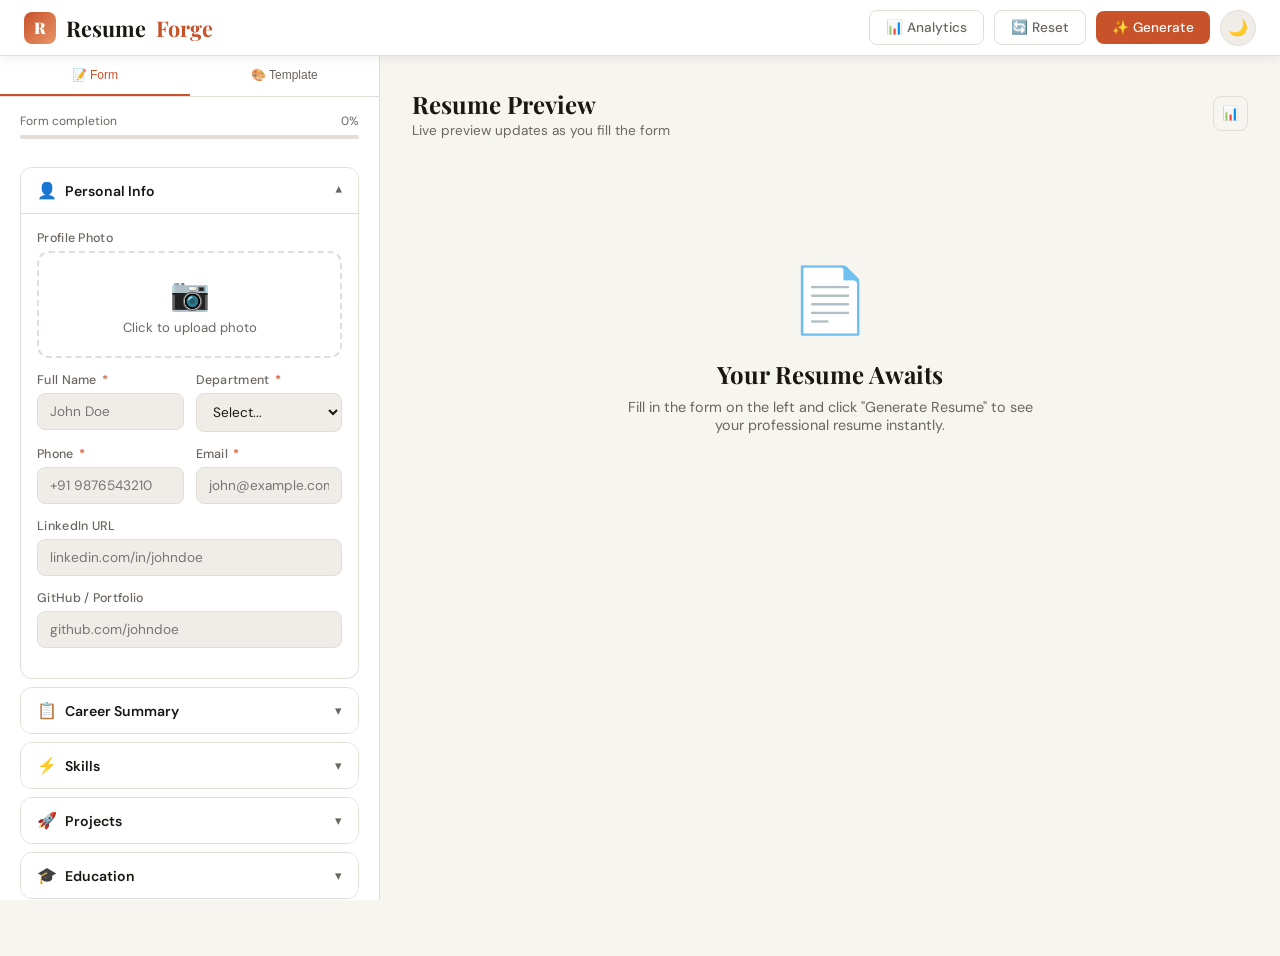
==== Resume-builder.html @ db543cf7 "Add files via upload" ====
<!DOCTYPE html>
<html lang="en" data-theme="light">
<head>
<meta charset="UTF-8">
<meta name="viewport" content="width=device-width, initial-scale=1.0">
<title>ResumeForge — Professional Resume Builder</title>
<link href="https://fonts.googleapis.com/css2?family=Playfair+Display:wght@400;700;900&family=DM+Sans:wght@300;400;500;600&family=JetBrains+Mono:wght@400;500&display=swap" rel="stylesheet">
<script src="https://cdnjs.cloudflare.com/ajax/libs/html2pdf.js/0.10.1/html2pdf.bundle.min.js"></script>
<style>
:root {
  --bg: #f7f5f0;
  --surface: #ffffff;
  --surface2: #f0ede8;
  --border: #e2ddd6;
  --text: #1a1612;
  --text2: #6b6560;
  --accent: #c8522a;
  --accent2: #e8956a;
  --accent-bg: #fdf3ee;
  --shadow: rgba(26,22,18,0.08);
  --shadow2: rgba(26,22,18,0.15);
  --success: #2a7c4f;
  --error: #c8352a;
  --sidebar-w: 380px;
  --radius: 12px;
  --transition: 0.25s cubic-bezier(0.4,0,0.2,1);
}
[data-theme="dark"] {
  --bg: #0f0e0c;
  --surface: #1c1a17;
  --surface2: #252320;
  --border: #3a3630;
  --text: #f0ede8;
  --text2: #9e9890;
  --accent: #e8784a;
  --accent2: #c85a2a;
  --accent-bg: #2a1f17;
  --shadow: rgba(0,0,0,0.3);
  --shadow2: rgba(0,0,0,0.5);
}
*, *::before, *::after { box-sizing: border-box; margin: 0; padding: 0; }
html { font-size: 16px; scroll-behavior: smooth; }
body {
  font-family: 'DM Sans', sans-serif;
  background: var(--bg);
  color: var(--text);
  min-height: 100vh;
  transition: background var(--transition), color var(--transition);
}

/* ── TOP BAR ── */
.topbar {
  position: fixed; top: 0; left: 0; right: 0; z-index: 100;
  height: 56px;
  background: var(--surface);
  border-bottom: 1px solid var(--border);
  display: flex; align-items: center; justify-content: space-between;
  padding: 0 24px;
  box-shadow: 0 1px 12px var(--shadow);
}
.topbar-brand {
  display: flex; align-items: center; gap: 10px;
  font-family: 'Playfair Display', serif;
  font-size: 1.35rem; font-weight: 700;
  color: var(--text);
}
.topbar-brand span { color: var(--accent); }
.topbar-logo {
  width: 32px; height: 32px; border-radius: 8px;
  background: linear-gradient(135deg, var(--accent), var(--accent2));
  display: flex; align-items: center; justify-content: center;
  color: #fff; font-weight: 900; font-size: 1rem;
}
.topbar-actions { display: flex; align-items: center; gap: 10px; }
.btn { 
  display: inline-flex; align-items: center; gap: 6px;
  padding: 8px 16px; border-radius: 8px; border: none; cursor: pointer;
  font-family: 'DM Sans', sans-serif; font-size: 0.85rem; font-weight: 500;
  transition: all var(--transition); text-decoration: none;
}
.btn-ghost { background: transparent; color: var(--text2); border: 1px solid var(--border); }
.btn-ghost:hover { background: var(--surface2); color: var(--text); }
.btn-primary { background: var(--accent); color: #fff; }
.btn-primary:hover { background: var(--accent2); transform: translateY(-1px); box-shadow: 0 4px 12px var(--shadow2); }
.btn-success { background: var(--success); color: #fff; }
.btn-success:hover { opacity: 0.9; transform: translateY(-1px); }
.btn-danger { background: var(--error); color: #fff; font-size: 0.78rem; padding: 5px 10px; }
.btn-danger:hover { opacity: 0.85; }
.btn-icon { padding: 8px; border-radius: 8px; }
.theme-toggle {
  width: 36px; height: 36px; border-radius: 50%; border: 1px solid var(--border);
  background: var(--surface2); cursor: pointer; display: flex; align-items: center; justify-content: center;
  font-size: 1rem; transition: all var(--transition);
}
.theme-toggle:hover { background: var(--border); }

/* ── LAYOUT ── */
.app-layout {
  margin-top: 56px;
  display: flex;
  min-height: calc(100vh - 56px);
}
.sidebar {
  width: var(--sidebar-w);
  min-width: var(--sidebar-w);
  background: var(--surface);
  border-right: 1px solid var(--border);
  overflow-y: auto;
  position: sticky; top: 56px;
  height: calc(100vh - 56px);
}
.main-area {
  flex: 1;
  padding: 32px;
  overflow-y: auto;
  background: var(--bg);
}

/* ── SIDEBAR TABS ── */
.sidebar-tabs {
  display: flex;
  border-bottom: 1px solid var(--border);
  position: sticky; top: 0; z-index: 10;
  background: var(--surface);
}
.sidebar-tab {
  flex: 1; padding: 12px 8px; text-align: center;
  font-size: 0.75rem; font-weight: 500; cursor: pointer;
  border: none; background: transparent; color: var(--text2);
  border-bottom: 2px solid transparent; transition: all var(--transition);
}
.sidebar-tab.active { color: var(--accent); border-bottom-color: var(--accent); }
.sidebar-tab:hover:not(.active) { background: var(--surface2); }

/* ── FORM SECTIONS ── */
.form-body { padding: 20px; }
.form-section {
  margin-bottom: 8px; border: 1px solid var(--border); border-radius: var(--radius);
  overflow: hidden; background: var(--surface);
}
.section-header {
  display: flex; align-items: center; justify-content: space-between;
  padding: 12px 16px; cursor: pointer;
  background: var(--surface); transition: background var(--transition);
  user-select: none;
}
.section-header:hover { background: var(--surface2); }
.section-title {
  display: flex; align-items: center; gap: 8px;
  font-weight: 600; font-size: 0.88rem; color: var(--text);
}
.section-icon { font-size: 1rem; }
.section-chevron { color: var(--text2); font-size: 0.8rem; transition: transform var(--transition); }
.section-header.open .section-chevron { transform: rotate(180deg); }
.section-body { padding: 16px; border-top: 1px solid var(--border); display: none; }
.section-body.open { display: block; }

/* ── FORM ELEMENTS ── */
.form-group { margin-bottom: 14px; }
.form-row { display: grid; grid-template-columns: 1fr 1fr; gap: 12px; }
label { display: block; font-size: 0.78rem; font-weight: 500; color: var(--text2); margin-bottom: 5px; letter-spacing: 0.3px; }
label .req { color: var(--accent); margin-left: 2px; }
input[type="text"], input[type="email"], input[type="tel"], input[type="url"], input[type="number"],
select, textarea {
  width: 100%; padding: 9px 12px; border-radius: 8px;
  border: 1.5px solid var(--border); background: var(--surface2);
  color: var(--text); font-family: 'DM Sans', sans-serif; font-size: 0.85rem;
  transition: all var(--transition); outline: none;
}
input:focus, select:focus, textarea:focus {
  border-color: var(--accent); background: var(--surface);
  box-shadow: 0 0 0 3px rgba(200,82,42,0.1);
}
input.error { border-color: var(--error); }
textarea { resize: vertical; min-height: 70px; }
.error-msg { color: var(--error); font-size: 0.73rem; margin-top: 4px; display: none; }
.error-msg.show { display: block; }

/* ── DYNAMIC ITEMS ── */
.dynamic-list { display: flex; flex-direction: column; gap: 8px; margin-bottom: 10px; }
.dynamic-item {
  display: flex; align-items: center; gap: 8px;
  background: var(--surface2); border: 1px solid var(--border);
  border-radius: 8px; padding: 8px 10px;
}
.dynamic-item input { background: transparent; border: none; flex: 1; padding: 0; }
.dynamic-item input:focus { box-shadow: none; border: none; }
.remove-btn {
  width: 22px; height: 22px; border-radius: 50%; border: none;
  background: var(--border); color: var(--text2); cursor: pointer;
  display: flex; align-items: center; justify-content: center;
  font-size: 0.9rem; flex-shrink: 0; transition: all var(--transition);
}
.remove-btn:hover { background: var(--error); color: #fff; }
.add-btn {
  display: flex; align-items: center; gap: 6px;
  font-size: 0.8rem; font-weight: 500; color: var(--accent); cursor: pointer;
  padding: 6px 0; border: none; background: transparent; transition: opacity var(--transition);
}
.add-btn:hover { opacity: 0.7; }

/* ── SKILL TABS ── */
.skill-tabs { display: flex; flex-wrap: wrap; gap: 6px; margin-bottom: 10px; }
.skill-tab {
  padding: 4px 12px; border-radius: 20px; font-size: 0.75rem; font-weight: 500;
  border: 1.5px solid var(--border); background: transparent; cursor: pointer;
  color: var(--text2); transition: all var(--transition);
}
.skill-tab.active { background: var(--accent); border-color: var(--accent); color: #fff; }

/* ── PROJECT CARD ── */
.project-card {
  border: 1px solid var(--border); border-radius: var(--radius);
  padding: 14px; margin-bottom: 10px; background: var(--surface2);
  position: relative;
}
.project-card-header { display: flex; justify-content: space-between; align-items: center; margin-bottom: 10px; }
.project-num { font-size: 0.75rem; color: var(--text2); font-weight: 600; text-transform: uppercase; letter-spacing: 0.5px; }

/* ── PHOTO UPLOAD ── */
.photo-upload-area {
  border: 2px dashed var(--border); border-radius: var(--radius);
  padding: 20px; text-align: center; cursor: pointer;
  transition: all var(--transition); position: relative;
}
.photo-upload-area:hover { border-color: var(--accent); background: var(--accent-bg); }
.photo-preview {
  width: 80px; height: 80px; border-radius: 50%; object-fit: cover;
  margin: 0 auto 8px; display: none; border: 2px solid var(--accent);
}
.photo-preview.show { display: block; }
.photo-placeholder { color: var(--text2); font-size: 0.82rem; }
.photo-placeholder span { font-size: 2rem; display: block; margin-bottom: 4px; }

/* ── TEMPLATE SELECTOR ── */
.template-grid {
  display: grid; grid-template-columns: repeat(3, 1fr); gap: 10px;
  margin-bottom: 16px;
}
.template-card {
  border: 2px solid var(--border); border-radius: 10px; overflow: hidden;
  cursor: pointer; transition: all var(--transition); aspect-ratio: 0.7;
  position: relative; background: var(--surface2);
}
.template-card.active { border-color: var(--accent); }
.template-card:hover { border-color: var(--accent2); transform: translateY(-2px); }
.template-thumb { width: 100%; height: 100%; }
.template-label {
  position: absolute; bottom: 0; left: 0; right: 0;
  background: rgba(0,0,0,0.6); color: #fff;
  font-size: 0.68rem; padding: 5px; text-align: center; font-weight: 500;
}
.template-card.active .template-label { background: var(--accent); }

/* ── PROGRESS BAR ── */
.progress-bar-wrap { padding: 16px 20px 8px; }
.progress-label { display: flex; justify-content: space-between; font-size: 0.75rem; color: var(--text2); margin-bottom: 6px; }
.progress-track { height: 4px; background: var(--border); border-radius: 2px; overflow: hidden; }
.progress-fill { height: 100%; background: linear-gradient(90deg, var(--accent), var(--accent2)); border-radius: 2px; transition: width 0.5s ease; }

/* ── GENERATE / DOWNLOAD BUTTONS ── */
.sidebar-actions { padding: 16px 20px; border-top: 1px solid var(--border); display: flex; flex-direction: column; gap: 8px; }
.btn-lg { padding: 12px 20px; font-size: 0.9rem; border-radius: 10px; justify-content: center; width: 100%; }

/* ── MAIN AREA / PREVIEW ── */
.preview-header {
  display: flex; align-items: center; justify-content: space-between;
  margin-bottom: 24px;
}
.preview-title {
  font-family: 'Playfair Display', serif;
  font-size: 1.5rem; font-weight: 700; color: var(--text);
}
.preview-subtitle { color: var(--text2); font-size: 0.85rem; margin-top: 2px; }
.preview-controls { display: flex; gap: 8px; }

.resume-wrapper {
  max-width: 820px; margin: 0 auto;
  box-shadow: 0 8px 40px var(--shadow2);
  border-radius: 4px; overflow: hidden;
  background: #fff; /* always white for resume */
}

/* ── TOAST ── */
.toast-container { position: fixed; bottom: 24px; right: 24px; z-index: 999; display: flex; flex-direction: column; gap: 8px; }
.toast {
  padding: 12px 18px; border-radius: 10px; font-size: 0.85rem; font-weight: 500;
  background: var(--text); color: var(--bg);
  box-shadow: 0 4px 16px var(--shadow2);
  animation: slideIn 0.3s ease, fadeOut 0.3s ease 2.7s forwards;
  display: flex; align-items: center; gap: 8px;
}
.toast.success { background: var(--success); color: #fff; }
.toast.error { background: var(--error); color: #fff; }
@keyframes slideIn { from { transform: translateX(100px); opacity: 0; } to { transform: translateX(0); opacity: 1; } }
@keyframes fadeOut { to { opacity: 0; transform: translateX(100px); } }

/* ═══════════════════════════════
   RESUME TEMPLATES
═══════════════════════════════ */

/* ── TEMPLATE 1: Classic Elegant ── */
.resume-t1 { font-family: 'Georgia', serif; color: #2c2c2c; }
.t1-header { background: #1a2744; color: #fff; padding: 36px 40px; display: flex; align-items: center; gap: 28px; }
.t1-photo { width: 90px; height: 90px; border-radius: 50%; object-fit: cover; border: 3px solid rgba(255,255,255,0.3); flex-shrink: 0; }
.t1-photo-placeholder { width: 90px; height: 90px; border-radius: 50%; background: rgba(255,255,255,0.1); display: flex; align-items: center; justify-content: center; font-size: 2.2rem; flex-shrink: 0; }
.t1-name { font-family: 'Georgia', serif; font-size: 2rem; font-weight: 700; margin-bottom: 4px; }
.t1-department { font-size: 0.95rem; opacity: 0.8; font-style: italic; margin-bottom: 12px; }
.t1-contacts { display: flex; flex-wrap: wrap; gap: 12px 20px; font-size: 0.78rem; opacity: 0.85; }
.t1-body { display: grid; grid-template-columns: 260px 1fr; }
.t1-left { background: #f3f4f8; padding: 28px 24px; }
.t1-right { padding: 28px; }
.t1-section { margin-bottom: 24px; }
.t1-section-title { font-size: 0.7rem; text-transform: uppercase; letter-spacing: 2px; font-weight: 700; color: #1a2744; border-bottom: 2px solid #1a2744; padding-bottom: 4px; margin-bottom: 10px; font-family: 'Georgia', serif; }
.t1-skill-cat { font-size: 0.72rem; font-weight: 700; color: #555; margin: 6px 0 3px; }
.t1-skill-tag { display: inline-block; background: #1a2744; color: #fff; font-size: 0.7rem; padding: 2px 8px; border-radius: 3px; margin: 2px; }
.t1-project { margin-bottom: 14px; }
.t1-project-title { font-weight: 700; font-size: 0.88rem; color: #1a2744; }
.t1-project-tech { font-size: 0.72rem; color: #888; font-style: italic; margin: 2px 0; }
.t1-project-desc { font-size: 0.8rem; line-height: 1.5; }
.t1-edu-item { margin-bottom: 10px; }
.t1-edu-degree { font-weight: 700; font-size: 0.85rem; }
.t1-edu-detail { font-size: 0.78rem; color: #666; }
.t1-bullet-item { font-size: 0.8rem; padding-left: 14px; position: relative; margin-bottom: 3px; line-height: 1.5; }
.t1-bullet-item::before { content: '▸'; position: absolute; left: 0; color: #1a2744; }
.t1-cert-item { font-size: 0.8rem; display: flex; justify-content: space-between; margin-bottom: 4px; }
.t1-summary { font-size: 0.83rem; line-height: 1.7; color: #444; font-style: italic; }
.t1-intern { margin-bottom: 12px; }
.t1-intern-role { font-weight: 700; font-size: 0.85rem; color: #1a2744; }
.t1-intern-org { font-size: 0.78rem; color: #555; }

/* ── TEMPLATE 2: Modern Minimal ── */
.resume-t2 { font-family: 'DM Sans', sans-serif; color: #1a1a1a; }
.t2-header { padding: 40px 44px 28px; border-bottom: 3px solid #e63946; display: flex; justify-content: space-between; align-items: flex-end; }
.t2-name { font-size: 2.4rem; font-weight: 700; line-height: 1.1; letter-spacing: -1px; }
.t2-department { font-size: 0.95rem; color: #e63946; font-weight: 600; margin-top: 6px; }
.t2-contacts-right { text-align: right; font-size: 0.78rem; color: #555; line-height: 2; }
.t2-photo { width: 100px; height: 100px; border-radius: 8px; object-fit: cover; border: 3px solid #e63946; }
.t2-photo-placeholder { width: 100px; height: 100px; border-radius: 8px; background: #fde8e9; display: flex; align-items: center; justify-content: center; font-size: 2.2rem; }
.t2-body { padding: 28px 44px; }
.t2-section { margin-bottom: 24px; }
.t2-section-title { font-size: 1.1rem; font-weight: 700; color: #e63946; margin-bottom: 12px; position: relative; padding-left: 14px; }
.t2-section-title::before { content: ''; position: absolute; left: 0; top: 2px; bottom: 2px; width: 4px; background: #e63946; border-radius: 2px; }
.t2-two-col { display: grid; grid-template-columns: 1fr 1fr; gap: 20px; }
.t2-skill-group { margin-bottom: 10px; }
.t2-skill-label { font-size: 0.72rem; font-weight: 700; text-transform: uppercase; letter-spacing: 1px; color: #888; margin-bottom: 5px; }
.t2-skill-tags { display: flex; flex-wrap: wrap; gap: 4px; }
.t2-skill-tag { font-size: 0.72rem; padding: 3px 10px; border-radius: 20px; border: 1.5px solid #e63946; color: #e63946; font-weight: 500; }
.t2-project { background: #f9f9f9; border-radius: 8px; padding: 14px; margin-bottom: 10px; border-left: 3px solid #e63946; }
.t2-project-title { font-weight: 700; font-size: 0.9rem; display: flex; justify-content: space-between; }
.t2-project-link { font-size: 0.72rem; color: #e63946; }
.t2-project-tech { font-size: 0.72rem; color: #888; margin: 4px 0; }
.t2-project-desc { font-size: 0.8rem; line-height: 1.5; color: #444; }
.t2-edu-row { display: flex; justify-content: space-between; align-items: flex-start; margin-bottom: 8px; }
.t2-edu-name { font-weight: 600; font-size: 0.85rem; }
.t2-edu-detail { font-size: 0.78rem; color: #888; }
.t2-bullet { font-size: 0.8rem; line-height: 1.6; color: #444; padding-left: 16px; position: relative; margin-bottom: 3px; }
.t2-bullet::before { content: '—'; position: absolute; left: 0; color: #e63946; }
.t2-summary { font-size: 0.85rem; line-height: 1.7; color: #555; }
.t2-cert { display: flex; justify-content: space-between; font-size: 0.8rem; padding: 5px 0; border-bottom: 1px dashed #ddd; }
.t2-intern { margin-bottom: 12px; }
.t2-intern-header { display: flex; justify-content: space-between; }
.t2-intern-role { font-weight: 700; font-size: 0.85rem; }
.t2-intern-dur { font-size: 0.75rem; color: #888; }

/* ── TEMPLATE 3: Creative Bold ── */
.resume-t3 { font-family: 'DM Sans', sans-serif; }
.t3-header { background: linear-gradient(135deg, #2d1b69, #11998e); color: #fff; padding: 36px 40px; position: relative; overflow: hidden; }
.t3-header::before { content: ''; position: absolute; top: -40px; right: -40px; width: 200px; height: 200px; border-radius: 50%; background: rgba(255,255,255,0.05); }
.t3-header::after { content: ''; position: absolute; bottom: -60px; left: 30%; width: 150px; height: 150px; border-radius: 50%; background: rgba(255,255,255,0.05); }
.t3-header-inner { display: flex; gap: 28px; align-items: center; position: relative; z-index: 1; }
.t3-photo { width: 90px; height: 90px; border-radius: 50%; object-fit: cover; border: 3px solid rgba(255,255,255,0.5); flex-shrink: 0; }
.t3-photo-placeholder { width: 90px; height: 90px; border-radius: 50%; background: rgba(255,255,255,0.15); display: flex; align-items: center; justify-content: center; font-size: 2.2rem; flex-shrink: 0; }
.t3-name { font-size: 2rem; font-weight: 700; line-height: 1.1; }
.t3-department { font-size: 0.9rem; opacity: 0.85; margin: 6px 0 12px; }
.t3-contacts { display: flex; flex-wrap: wrap; gap: 8px; font-size: 0.75rem; opacity: 0.9; }
.t3-contact-chip { background: rgba(255,255,255,0.15); padding: 3px 10px; border-radius: 20px; }
.t3-body { display: grid; grid-template-columns: 1fr 260px; }
.t3-left { padding: 28px; border-right: 1px solid #eee; }
.t3-right { padding: 24px; background: #f8f9ff; }
.t3-section { margin-bottom: 22px; }
.t3-section-title { font-size: 0.72rem; text-transform: uppercase; letter-spacing: 2px; font-weight: 700; color: #2d1b69; background: #ede9f8; display: inline-block; padding: 3px 10px; border-radius: 4px; margin-bottom: 12px; }
.t3-project { margin-bottom: 14px; border-left: 3px solid #11998e; padding-left: 12px; }
.t3-project-title { font-weight: 700; font-size: 0.88rem; color: #2d1b69; }
.t3-project-tech { font-size: 0.72rem; background: #e8f8f5; color: #11998e; padding: 2px 8px; border-radius: 4px; display: inline-block; margin: 3px 0; }
.t3-project-desc { font-size: 0.8rem; color: #444; line-height: 1.5; }
.t3-skill-cat { font-size: 0.72rem; font-weight: 700; color: #2d1b69; margin: 8px 0 4px; }
.t3-skill-tag { display: inline-block; background: #ede9f8; color: #2d1b69; font-size: 0.7rem; padding: 2px 8px; border-radius: 4px; margin: 2px; font-weight: 500; }
.t3-edu-item { margin-bottom: 10px; }
.t3-edu-degree { font-weight: 700; font-size: 0.82rem; color: #2d1b69; }
.t3-edu-detail { font-size: 0.75rem; color: #666; }
.t3-bullet { font-size: 0.78rem; padding-left: 12px; position: relative; margin-bottom: 3px; line-height: 1.5; color: #444; }
.t3-bullet::before { content: '●'; position: absolute; left: 0; color: #11998e; font-size: 0.5rem; top: 4px; }
.t3-summary { font-size: 0.82rem; line-height: 1.7; color: #444; }
.t3-cert { font-size: 0.78rem; margin-bottom: 5px; }
.t3-cert-name { font-weight: 600; }
.t3-cert-platform { color: #11998e; font-size: 0.72rem; }
.t3-intern { margin-bottom: 12px; }
.t3-intern-role { font-weight: 700; font-size: 0.82rem; color: #2d1b69; }
.t3-intern-org { font-size: 0.75rem; color: #666; }

/* ── TEMPLATE 4: Corporate Pro ── */
.resume-t4 { font-family: 'DM Sans', sans-serif; }
.t4-header { background: #1c3a5e; color: #fff; padding: 30px 40px; display: grid; grid-template-columns: auto 1fr; gap: 28px; align-items: center; }
.t4-photo { width: 85px; height: 85px; border-radius: 6px; object-fit: cover; border: 2px solid rgba(255,255,255,0.3); }
.t4-photo-placeholder { width: 85px; height: 85px; border-radius: 6px; background: rgba(255,255,255,0.1); display: flex; align-items: center; justify-content: center; font-size: 2rem; }
.t4-name { font-size: 1.9rem; font-weight: 700; }
.t4-dept { color: #ffc947; font-weight: 600; margin: 4px 0 10px; font-size: 0.9rem; }
.t4-contacts { display: flex; flex-wrap: wrap; gap: 10px 24px; font-size: 0.75rem; opacity: 0.85; }
.t4-stripe { height: 6px; background: linear-gradient(90deg, #ffc947 0%, #ff6b35 50%, #1c3a5e 100%); }
.t4-body { display: grid; grid-template-columns: 1fr 240px; gap: 0; }
.t4-left { padding: 24px 28px; }
.t4-right { padding: 20px; background: #f5f8ff; border-left: 1px solid #e5e8f0; }
.t4-section { margin-bottom: 20px; }
.t4-section-title { font-size: 0.75rem; text-transform: uppercase; letter-spacing: 2px; font-weight: 700; color: #1c3a5e; display: flex; align-items: center; gap: 8px; margin-bottom: 10px; }
.t4-section-title::after { content: ''; flex: 1; height: 1px; background: #c5cfe0; }
.t4-project { margin-bottom: 14px; }
.t4-project-title { font-weight: 700; font-size: 0.87rem; color: #1c3a5e; }
.t4-project-tech { font-size: 0.72rem; color: #888; font-style: italic; }
.t4-project-desc { font-size: 0.8rem; line-height: 1.5; color: #444; margin-top: 4px; }
.t4-skill-group { margin-bottom: 10px; }
.t4-skill-label { font-size: 0.68rem; font-weight: 700; text-transform: uppercase; letter-spacing: 1px; color: #1c3a5e; margin-bottom: 5px; }
.t4-skill-tag { display: inline-block; background: #1c3a5e; color: #fff; font-size: 0.68rem; padding: 2px 8px; border-radius: 3px; margin: 2px; }
.t4-edu-item { margin-bottom: 10px; }
.t4-edu-degree { font-weight: 700; font-size: 0.83rem; color: #1c3a5e; }
.t4-edu-detail { font-size: 0.75rem; color: #666; }
.t4-bullet { font-size: 0.78rem; line-height: 1.6; padding-left: 12px; position: relative; margin-bottom: 3px; color: #444; }
.t4-bullet::before { content: '›'; position: absolute; left: 0; color: #ffc947; font-weight: 700; }
.t4-summary { font-size: 0.82rem; line-height: 1.7; color: #555; }
.t4-cert { font-size: 0.78rem; margin-bottom: 5px; color: #555; }
.t4-intern { margin-bottom: 12px; }
.t4-intern-role { font-weight: 700; font-size: 0.83rem; }
.t4-intern-org { font-size: 0.75rem; color: #888; }

/* ── TEMPLATE 5: Sleek Dark ── */
.resume-t5 { font-family: 'DM Sans', sans-serif; background: #151518; color: #e8e6e1; }
.t5-header { padding: 40px 44px 28px; border-bottom: 1px solid #2a2a30; display: flex; justify-content: space-between; align-items: center; }
.t5-left-h { flex: 1; }
.t5-name { font-size: 2.2rem; font-weight: 700; line-height: 1; color: #fff; }
.t5-dept { font-size: 0.9rem; color: #7c6af5; margin-top: 6px; font-weight: 500; }
.t5-contacts { display: flex; flex-wrap: wrap; gap: 8px; margin-top: 14px; }
.t5-contact-chip { background: #1e1e24; border: 1px solid #2a2a30; font-size: 0.73rem; padding: 4px 12px; border-radius: 20px; color: #aaa; }
.t5-photo { width: 90px; height: 90px; border-radius: 12px; object-fit: cover; border: 2px solid #7c6af5; }
.t5-photo-placeholder { width: 90px; height: 90px; border-radius: 12px; background: #1e1e24; display: flex; align-items: center; justify-content: center; font-size: 2.2rem; border: 2px solid #2a2a30; }
.t5-body { display: grid; grid-template-columns: 1fr 240px; }
.t5-left { padding: 28px 32px; }
.t5-right { padding: 24px; background: #1a1a1f; border-left: 1px solid #2a2a30; }
.t5-section { margin-bottom: 24px; }
.t5-section-title { font-size: 0.7rem; text-transform: uppercase; letter-spacing: 3px; font-weight: 700; color: #7c6af5; margin-bottom: 12px; }
.t5-project { margin-bottom: 14px; border: 1px solid #2a2a30; border-radius: 8px; padding: 12px; background: #1a1a1f; }
.t5-project-title { font-weight: 700; font-size: 0.87rem; color: #fff; }
.t5-project-tech { font-size: 0.7rem; color: #7c6af5; margin: 4px 0; }
.t5-project-desc { font-size: 0.78rem; color: #aaa; line-height: 1.5; }
.t5-skill-cat { font-size: 0.7rem; font-weight: 700; color: #666; margin: 8px 0 4px; text-transform: uppercase; letter-spacing: 1px; }
.t5-skill-tag { display: inline-block; background: #1e1e24; border: 1px solid #7c6af5; color: #7c6af5; font-size: 0.68rem; padding: 2px 8px; border-radius: 4px; margin: 2px; }
.t5-edu-item { margin-bottom: 10px; }
.t5-edu-degree { font-weight: 700; font-size: 0.83rem; color: #fff; }
.t5-edu-detail { font-size: 0.75rem; color: #888; }
.t5-bullet { font-size: 0.78rem; padding-left: 14px; position: relative; margin-bottom: 3px; line-height: 1.5; color: #bbb; }
.t5-bullet::before { content: '■'; position: absolute; left: 0; color: #7c6af5; font-size: 0.45rem; top: 5px; }
.t5-summary { font-size: 0.82rem; line-height: 1.7; color: #bbb; }
.t5-cert { font-size: 0.78rem; margin-bottom: 5px; }
.t5-cert-name { color: #e8e6e1; font-weight: 600; }
.t5-cert-platform { color: #7c6af5; font-size: 0.72rem; }
.t5-intern { margin-bottom: 12px; }
.t5-intern-role { font-weight: 700; color: #fff; }
.t5-intern-org { font-size: 0.75rem; color: #888; }

/* ── TEMPLATE 6: Vibrant Two-Tone ── */
.resume-t6 { font-family: 'DM Sans', sans-serif; }
.t6-header { background: #ff6b6b; color: #fff; padding: 36px 40px; }
.t6-header-row { display: flex; justify-content: space-between; align-items: flex-start; }
.t6-photo { width: 85px; height: 85px; border-radius: 50%; object-fit: cover; border: 3px solid #fff; }
.t6-photo-placeholder { width: 85px; height: 85px; border-radius: 50%; background: rgba(255,255,255,0.2); display: flex; align-items: center; justify-content: center; font-size: 2rem; }
.t6-name { font-size: 2rem; font-weight: 700; margin-bottom: 4px; }
.t6-dept { font-size: 0.88rem; opacity: 0.9; margin-bottom: 12px; }
.t6-contacts { font-size: 0.75rem; opacity: 0.85; line-height: 2; }
.t6-body { display: grid; grid-template-columns: 220px 1fr; }
.t6-left { background: #2c2c3e; color: #e8e6e1; padding: 24px 20px; }
.t6-right { padding: 24px 28px; }
.t6-section { margin-bottom: 20px; }
.t6-section-title-left { font-size: 0.68rem; text-transform: uppercase; letter-spacing: 2px; font-weight: 700; color: #ff6b6b; margin-bottom: 8px; }
.t6-section-title-right { font-size: 0.68rem; text-transform: uppercase; letter-spacing: 2px; font-weight: 700; color: #ff6b6b; border-left: 3px solid #ff6b6b; padding-left: 8px; margin-bottom: 10px; }
.t6-skill-cat { font-size: 0.68rem; font-weight: 700; color: #aaa; margin: 6px 0 3px; }
.t6-skill-tag { display: inline-block; background: rgba(255,107,107,0.15); color: #ff8e8e; border: 1px solid rgba(255,107,107,0.3); font-size: 0.68rem; padding: 2px 8px; border-radius: 4px; margin: 2px; }
.t6-edu-item { margin-bottom: 8px; }
.t6-edu-degree { font-weight: 600; font-size: 0.8rem; color: #fff; }
.t6-edu-detail { font-size: 0.72rem; color: #aaa; }
.t6-project { margin-bottom: 12px; border-bottom: 1px solid #f0f0f0; padding-bottom: 12px; }
.t6-project-title { font-weight: 700; font-size: 0.87rem; color: #2c2c3e; display: flex; justify-content: space-between; }
.t6-project-tech { font-size: 0.7rem; color: #ff6b6b; font-weight: 600; margin: 3px 0; }
.t6-project-desc { font-size: 0.78rem; color: #555; line-height: 1.5; }
.t6-bullet-left { font-size: 0.76rem; padding-left: 10px; position: relative; margin-bottom: 3px; line-height: 1.5; color: #ccc; }
.t6-bullet-left::before { content: '•'; position: absolute; left: 0; color: #ff6b6b; }
.t6-bullet-right { font-size: 0.78rem; padding-left: 12px; position: relative; margin-bottom: 3px; line-height: 1.5; color: #555; }
.t6-bullet-right::before { content: '•'; position: absolute; left: 0; color: #ff6b6b; }
.t6-summary { font-size: 0.82rem; line-height: 1.7; color: #555; }
.t6-cert { font-size: 0.76rem; margin-bottom: 4px; color: #ddd; }
.t6-cert-name { font-weight: 600; }
.t6-intern { margin-bottom: 10px; }
.t6-intern-role { font-weight: 700; font-size: 0.82rem; color: #2c2c3e; }
.t6-intern-org { font-size: 0.75rem; color: #888; }

/* ── EMPTY STATE ── */
.empty-state {
  max-width: 500px; margin: 80px auto; text-align: center; padding: 40px;
}
.empty-icon { font-size: 4rem; margin-bottom: 16px; }
.empty-title { font-family: 'Playfair Display', serif; font-size: 1.5rem; font-weight: 700; margin-bottom: 8px; }
.empty-sub { color: var(--text2); font-size: 0.9rem; }

/* ── DASHBOARD MODAL ── */
.modal-overlay {
  display: none; position: fixed; inset: 0; z-index: 200;
  background: rgba(0,0,0,0.6); backdrop-filter: blur(4px);
  align-items: center; justify-content: center;
}
.modal-overlay.show { display: flex; }
.modal { background: var(--surface); border-radius: 16px; width: 90%; max-width: 700px; max-height: 85vh; overflow-y: auto; box-shadow: 0 24px 80px rgba(0,0,0,0.3); }
.modal-header { padding: 24px 28px 16px; border-bottom: 1px solid var(--border); display: flex; justify-content: space-between; align-items: center; }
.modal-title { font-family: 'Playfair Display', serif; font-size: 1.3rem; font-weight: 700; }
.modal-close { width: 32px; height: 32px; border-radius: 50%; border: none; background: var(--surface2); cursor: pointer; font-size: 1rem; display: flex; align-items: center; justify-content: center; }
.modal-body { padding: 24px 28px; }
.stat-grid { display: grid; grid-template-columns: repeat(3, 1fr); gap: 12px; margin-bottom: 24px; }
.stat-card { background: var(--surface2); border-radius: 10px; padding: 16px; text-align: center; }
.stat-num { font-size: 1.8rem; font-weight: 700; color: var(--accent); font-family: 'Playfair Display', serif; }
.stat-label { font-size: 0.75rem; color: var(--text2); margin-top: 2px; }
.chart-section { margin-bottom: 20px; }
.chart-title { font-size: 0.88rem; font-weight: 600; margin-bottom: 10px; }
.bar-chart { display: flex; flex-direction: column; gap: 6px; }
.bar-row { display: flex; align-items: center; gap: 8px; }
.bar-label { width: 90px; font-size: 0.75rem; color: var(--text2); text-align: right; flex-shrink: 0; }
.bar-track { flex: 1; height: 20px; background: var(--surface2); border-radius: 4px; overflow: hidden; }
.bar-fill { height: 100%; background: linear-gradient(90deg, var(--accent), var(--accent2)); border-radius: 4px; transition: width 0.6s ease; display: flex; align-items: center; padding-left: 6px; }
.bar-count { font-size: 0.7rem; color: #fff; font-weight: 600; }

/* ── RESPONSIVE ── */
@media (max-width: 900px) {
  :root { --sidebar-w: 100%; }
  .app-layout { flex-direction: column; }
  .sidebar { width: 100%; min-width: 100%; height: auto; position: static; max-height: 60vh; }
  .main-area { padding: 20px; }
  .template-grid { grid-template-columns: repeat(3, 1fr); }
  .form-row { grid-template-columns: 1fr; }
}
</style>
</head>
<body>

<!-- TOP BAR -->
<header class="topbar">
  <div class="topbar-brand">
    <div class="topbar-logo">R</div>
    Resume<span>Forge</span>
  </div>
  <div class="topbar-actions">
    <button class="btn btn-ghost" onclick="showDashboard()">📊 Analytics</button>
    <button class="btn btn-ghost" onclick="resetForm()">🔄 Reset</button>
    <button class="btn btn-primary" onclick="generateResume()">✨ Generate</button>
    <button class="btn btn-success" onclick="downloadPDF()" id="downloadBtn" style="display:none">⬇️ PDF</button>
    <button class="theme-toggle" onclick="toggleTheme()" title="Toggle theme">🌙</button>
  </div>
</header>

<!-- LAYOUT -->
<div class="app-layout">

  <!-- SIDEBAR -->
  <aside class="sidebar">
    <div class="sidebar-tabs">
      <button class="sidebar-tab active" onclick="switchTab('form',this)">📝 Form</button>
      <button class="sidebar-tab" onclick="switchTab('template',this)">🎨 Template</button>
    </div>

    <!-- PROGRESS -->
    <div class="progress-bar-wrap">
      <div class="progress-label">
        <span>Form completion</span>
        <span id="progressPct">0%</span>
      </div>
      <div class="progress-track"><div class="progress-fill" id="progressFill" style="width:0%"></div></div>
    </div>

    <!-- FORM TAB -->
    <div id="tab-form" class="form-body">

      <!-- PERSONAL INFO -->
      <div class="form-section">
        <div class="section-header open" onclick="toggleSection(this)">
          <div class="section-title"><span class="section-icon">👤</span> Personal Info</div>
          <span class="section-chevron">▾</span>
        </div>
        <div class="section-body open">
          <!-- Photo Upload -->
          <div class="form-group">
            <label>Profile Photo</label>
            <div class="photo-upload-area" onclick="document.getElementById('photoInput').click()">
              <img id="photoPreview" class="photo-preview" src="" alt="">
              <div class="photo-placeholder" id="photoPlaceholder">
                <span>📷</span>Click to upload photo
              </div>
            </div>
            <input type="file" id="photoInput" accept="image/*" style="display:none" onchange="handlePhoto(this)">
          </div>
          <div class="form-row">
            <div class="form-group">
              <label>Full Name <span class="req">*</span></label>
              <input type="text" id="f-name" placeholder="John Doe" oninput="updateProgress()">
              <div class="error-msg" id="err-name">Name is required</div>
            </div>
            <div class="form-group">
              <label>Department <span class="req">*</span></label>
              <select id="f-dept" onchange="updateProgress()">
                <option value="">Select...</option>
                <option>Computer Science</option>
                <option>Information Technology</option>
                <option>Electronics & Communication</option>
                <option>Mechanical Engineering</option>
                <option>Civil Engineering</option>
                <option>Electrical Engineering</option>
                <option>Data Science</option>
                <option>Artificial Intelligence</option>
                <option>Business Administration</option>
                <option>Marketing</option>
                <option>Finance</option>
                <option>Other</option>
              </select>
            </div>
          </div>
          <div class="form-row">
            <div class="form-group">
              <label>Phone <span class="req">*</span></label>
              <input type="tel" id="f-phone" placeholder="+91 9876543210" oninput="updateProgress()">
              <div class="error-msg" id="err-phone">Valid phone required</div>
            </div>
            <div class="form-group">
              <label>Email <span class="req">*</span></label>
              <input type="email" id="f-email" placeholder="john@example.com" oninput="updateProgress()">
              <div class="error-msg" id="err-email">Valid email required</div>
            </div>
          </div>
          <div class="form-group">
            <label>LinkedIn URL</label>
            <input type="url" id="f-linkedin" placeholder="linkedin.com/in/johndoe">
          </div>
          <div class="form-group">
            <label>GitHub / Portfolio</label>
            <input type="url" id="f-github" placeholder="github.com/johndoe">
          </div>
        </div>
      </div>

      <!-- SUMMARY -->
      <div class="form-section">
        <div class="section-header" onclick="toggleSection(this)">
          <div class="section-title"><span class="section-icon">📋</span> Career Summary</div>
          <span class="section-chevron">▾</span>
        </div>
        <div class="section-body">
          <div class="form-group">
            <label>Objective / Summary</label>
            <textarea id="f-summary" rows="4" placeholder="A passionate developer with..." maxlength="500" oninput="updateProgress()"></textarea>
            <div style="font-size:0.72rem;color:var(--text2);text-align:right" id="summaryCount">0/500</div>
          </div>
        </div>
      </div>

      <!-- SKILLS -->
      <div class="form-section">
        <div class="section-header" onclick="toggleSection(this)">
          <div class="section-title"><span class="section-icon">⚡</span> Skills</div>
          <span class="section-chevron">▾</span>
        </div>
        <div class="section-body">
          <div class="skill-tabs">
            <button class="skill-tab active" onclick="switchSkillCat('languages',this)">Languages</button>
            <button class="skill-tab" onclick="switchSkillCat('frontend',this)">Frontend</button>
            <button class="skill-tab" onclick="switchSkillCat('backend',this)">Backend</button>
            <button class="skill-tab" onclick="switchSkillCat('database',this)">Database</button>
            <button class="skill-tab" onclick="switchSkillCat('tools',this)">Tools</button>
          </div>
          <div id="skill-list-container">
            <div id="skills-languages" class="dynamic-list skill-list-panel"></div>
            <div id="skills-frontend" class="dynamic-list skill-list-panel" style="display:none"></div>
            <div id="skills-backend" class="dynamic-list skill-list-panel" style="display:none"></div>
            <div id="skills-database" class="dynamic-list skill-list-panel" style="display:none"></div>
            <div id="skills-tools" class="dynamic-list skill-list-panel" style="display:none"></div>
          </div>
          <button class="add-btn" onclick="addSkill()">+ Add Skill</button>
        </div>
      </div>

      <!-- PROJECTS -->
      <div class="form-section">
        <div class="section-header" onclick="toggleSection(this)">
          <div class="section-title"><span class="section-icon">🚀</span> Projects</div>
          <span class="section-chevron">▾</span>
        </div>
        <div class="section-body">
          <div id="projects-container"></div>
          <button class="add-btn" onclick="addProject()">+ Add Project</button>
        </div>
      </div>

      <!-- EDUCATION -->
      <div class="form-section">
        <div class="section-header" onclick="toggleSection(this)">
          <div class="section-title"><span class="section-icon">🎓</span> Education</div>
          <span class="section-chevron">▾</span>
        </div>
        <div class="section-body">
          <div style="font-size:0.8rem;font-weight:600;color:var(--text2);margin-bottom:8px">Class 10 <span class="req">*</span></div>
          <div class="form-row">
            <div class="form-group"><label>Board</label><input type="text" id="edu-10-board" placeholder="CBSE / State Board"></div>
            <div class="form-group"><label>Year</label><input type="number" id="edu-10-year" placeholder="2020"></div>
          </div>
          <div class="form-group"><label>Percentage / CGPA</label><input type="text" id="edu-10-pct" placeholder="85% / 8.5 CGPA"></div>
          
          <div style="font-size:0.8rem;font-weight:600;color:var(--text2);margin:12px 0 8px">Class 12 (Optional)</div>
          <div class="form-row">
            <div class="form-group"><label>Board</label><input type="text" id="edu-12-board" placeholder="CBSE / State Board"></div>
            <div class="form-group"><label>Year</label><input type="number" id="edu-12-year" placeholder="2022"></div>
          </div>
          <div class="form-group"><label>Percentage / CGPA</label><input type="text" id="edu-12-pct" placeholder="80%"></div>

          <div style="font-size:0.8rem;font-weight:600;color:var(--text2);margin:12px 0 8px">Current Degree (Optional)</div>
          <div class="form-row">
            <div class="form-group"><label>Course</label><input type="text" id="edu-deg-course" placeholder="B.Tech CSE"></div>
            <div class="form-group"><label>College</label><input type="text" id="edu-deg-college" placeholder="MIT, Pune"></div>
          </div>
          <div class="form-row">
            <div class="form-group"><label>Year</label><input type="number" id="edu-deg-year" placeholder="2026"></div>
            <div class="form-group"><label>CGPA / %</label><input type="text" id="edu-deg-pct" placeholder="8.2 CGPA"></div>
          </div>
        </div>
      </div>

      <!-- INTERNSHIPS -->
      <div class="form-section">
        <div class="section-header" onclick="toggleSection(this)">
          <div class="section-title"><span class="section-icon">💼</span> Internships</div>
          <span class="section-chevron">▾</span>
        </div>
        <div class="section-body">
          <div id="internships-container"></div>
          <button class="add-btn" onclick="addInternship()">+ Add Internship</button>
        </div>
      </div>

      <!-- ACHIEVEMENTS -->
      <div class="form-section">
        <div class="section-header" onclick="toggleSection(this)">
          <div class="section-title"><span class="section-icon">🏆</span> Achievements</div>
          <span class="section-chevron">▾</span>
        </div>
        <div class="section-body">
          <div id="achievements-list" class="dynamic-list"></div>
          <button class="add-btn" onclick="addDynamicItem('achievements-list','Achievement (e.g. Won Hackathon 2024)')">+ Add Achievement</button>
        </div>
      </div>

      <!-- CERTIFICATIONS -->
      <div class="form-section">
        <div class="section-header" onclick="toggleSection(this)">
          <div class="section-title"><span class="section-icon">📜</span> Certifications</div>
          <span class="section-chevron">▾</span>
        </div>
        <div class="section-body">
          <div id="certs-container"></div>
          <button class="add-btn" onclick="addCert()">+ Add Certification</button>
        </div>
      </div>

      <!-- SOFT SKILLS -->
      <div class="form-section">
        <div class="section-header" onclick="toggleSection(this)">
          <div class="section-title"><span class="section-icon">🤝</span> Soft Skills</div>
          <span class="section-chevron">▾</span>
        </div>
        <div class="section-body">
          <div id="softskills-list" class="dynamic-list"></div>
          <button class="add-btn" onclick="addDynamicItem('softskills-list','e.g. Team Leadership')">+ Add Soft Skill</button>
        </div>
      </div>

      <!-- EXTRA INFO -->
      <div class="form-section">
        <div class="section-header" onclick="toggleSection(this)">
          <div class="section-title"><span class="section-icon">🌐</span> Additional Info</div>
          <span class="section-chevron">▾</span>
        </div>
        <div class="section-body">
          <div class="form-group">
            <label>Languages Known (comma-separated)</label>
            <input type="text" id="f-langs" placeholder="English, Hindi, Bengali">
          </div>
          <div class="form-group">
            <label>Hobbies (comma-separated)</label>
            <input type="text" id="f-hobbies" placeholder="Photography, Chess, Coding">
          </div>
        </div>
      </div>

    </div><!-- end tab-form -->

    <!-- TEMPLATE TAB -->
    <div id="tab-template" class="form-body" style="display:none">
      <div class="template-grid" id="templateGrid"></div>
    </div>

    <!-- SIDEBAR ACTIONS -->
    <div class="sidebar-actions">
      <button class="btn btn-primary btn-lg" onclick="generateResume()">✨ Generate Resume</button>
      <button class="btn btn-success btn-lg" onclick="downloadPDF()" id="downloadBtn2" style="display:none">⬇️ Download PDF</button>
      <button class="btn btn-ghost btn-lg" onclick="resetForm()">🔄 Reset All</button>
    </div>
  </aside>

  <!-- MAIN AREA -->
  <main class="main-area">
    <div class="preview-header">
      <div>
        <div class="preview-title">Resume Preview</div>
        <div class="preview-subtitle">Live preview updates as you fill the form</div>
      </div>
      <div class="preview-controls">
        <button class="btn btn-ghost btn-icon" onclick="showDashboard()" title="Analytics">📊</button>
      </div>
    </div>

    <!-- EMPTY STATE -->
    <div class="empty-state" id="emptyState">
      <div class="empty-icon">📄</div>
      <div class="empty-title">Your Resume Awaits</div>
      <div class="empty-sub">Fill in the form on the left and click "Generate Resume" to see your professional resume instantly.</div>
    </div>

    <!-- RESUME CONTAINER -->
    <div class="resume-wrapper" id="resumeWrapper" style="display:none">
      <div id="resumeOutput"></div>
    </div>
  </main>
</div>

<!-- DASHBOARD MODAL -->
<div class="modal-overlay" id="dashboardModal">
  <div class="modal">
    <div class="modal-header">
      <div class="modal-title">📊 Analytics Dashboard</div>
      <button class="modal-close" onclick="hideDashboard()">✕</button>
    </div>
    <div class="modal-body" id="dashboardBody"></div>
  </div>
</div>

<!-- TOAST CONTAINER -->
<div class="toast-container" id="toastContainer"></div>

<script>
// ═══════════════════════════════════════════
//  STATE
// ═══════════════════════════════════════════
let currentTemplate = 1;
let currentSkillCat = 'languages';
let projectCount = 0;
let internshipCount = 0;
let certCount = 0;
let photoData = '';

const templates = [
  { id: 1, name: 'Classic Elegant', color: '#1a2744' },
  { id: 2, name: 'Modern Minimal', color: '#e63946' },
  { id: 3, name: 'Creative Bold', color: '#2d1b69' },
  { id: 4, name: 'Corporate Pro', color: '#1c3a5e' },
  { id: 5, name: 'Sleek Dark', color: '#151518' },
  { id: 6, name: 'Vibrant Duo', color: '#ff6b6b' },
];

// ═══════════════════════════════════════════
//  INIT
// ═══════════════════════════════════════════
window.addEventListener('DOMContentLoaded', () => {
  buildTemplateGrid();
  addProject();
  addInternship();
  addCert();
  addDynamicItem('achievements-list','Achievement (e.g. Won Hackathon 2024)');
  addDynamicItem('softskills-list','e.g. Team Leadership');
  addSkill('languages');
  addSkill('frontend');

  // Summary counter
  document.getElementById('f-summary').addEventListener('input', function(){
    document.getElementById('summaryCount').textContent = this.value.length + '/500';
    updateProgress();
  });
});

// ═══════════════════════════════════════════
//  TEMPLATE GRID
// ═══════════════════════════════════════════
function buildTemplateGrid() {
  const grid = document.getElementById('templateGrid');
  grid.innerHTML = templates.map(t => `
    <div class="template-card ${t.id === currentTemplate ? 'active' : ''}" onclick="selectTemplate(${t.id}, this)">
      <svg class="template-thumb" viewBox="0 0 100 143" xmlns="http://www.w3.org/2000/svg">
        ${getTemplateSVG(t)}
      </svg>
      <div class="template-label">${t.name}</div>
    </div>
  `).join('');
}

function getTemplateSVG(t) {
  const c = t.color;
  const thumbs = {
    1: `<rect width="100" height="143" fill="#f3f4f8"/>
        <rect width="100" height="40" fill="${c}"/>
        <circle cx="20" cy="20" r="12" fill="rgba(255,255,255,0.3)"/>
        <rect x="36" y="12" width="50" height="6" rx="2" fill="rgba(255,255,255,0.8)"/>
        <rect x="36" y="22" width="35" height="4" rx="1" fill="rgba(255,255,255,0.5)"/>
        <rect x="0" y="40" width="35" height="103" fill="#e8e9f0"/>
        <rect x="5" y="48" width="25" height="3" rx="1" fill="${c}"/>
        <rect x="5" y="55" width="20" height="2" rx="1" fill="#bbb"/>
        <rect x="5" y="60" width="22" height="2" rx="1" fill="#bbb"/>
        <rect x="40" y="48" width="55" height="3" rx="1" fill="${c}"/>
        <rect x="40" y="55" width="50" height="2" rx="1" fill="#ccc"/>
        <rect x="40" y="60" width="45" height="2" rx="1" fill="#ccc"/>
        <rect x="40" y="68" width="55" height="3" rx="1" fill="${c}"/>
        <rect x="40" y="75" width="50" height="2" rx="1" fill="#ccc"/>`,
    2: `<rect width="100" height="143" fill="#fff"/>
        <rect x="8" y="10" width="60" height="8" rx="2" fill="#1a1a1a"/>
        <rect x="8" y="22" width="35" height="4" rx="1" fill="${c}"/>
        <rect x="0" y="34" width="100" height="3" fill="${c}"/>
        <rect x="8" y="44" width="84" height="3" rx="1" fill="${c}"/>
        <rect x="8" y="51" width="80" height="2" rx="1" fill="#eee"/>
        <rect x="8" y="56" width="75" height="2" rx="1" fill="#eee"/>
        <rect x="8" y="66" width="84" height="3" rx="1" fill="${c}"/>
        <rect x="8" y="73" width="45" height="16" rx="3" fill="#f5f5f5"/>
        <rect x="57" y="73" width="35" height="16" rx="3" fill="#f5f5f5"/>`,
    3: `<rect width="100" height="143" fill="#fff"/>
        <rect width="100" height="42" fill="url(#g3)"/>
        <defs><linearGradient id="g3" x1="0" x2="1" y1="0" y2="1"><stop offset="0" stop-color="#2d1b69"/><stop offset="1" stop-color="#11998e"/></linearGradient></defs>
        <circle cx="20" cy="21" r="13" fill="rgba(255,255,255,0.2)"/>
        <rect x="38" y="13" width="45" height="5" rx="2" fill="rgba(255,255,255,0.9)"/>
        <rect x="38" y="22" width="30" height="3" rx="1" fill="rgba(255,255,255,0.6)"/>
        <rect x="5" y="50" width="55" height="3" rx="1" fill="#2d1b69"/>
        <rect x="5" y="57" width="50" height="2" rx="1" fill="#ddd"/>
        <rect x="64" y="48" width="32" height="90" fill="#f8f9ff"/>
        <rect x="68" y="55" width="22" height="2" rx="1" fill="#ddd"/>
        <rect x="68" y="60" width="18" height="2" rx="1" fill="#ddd"/>`,
    4: `<rect width="100" height="143" fill="#fff"/>
        <rect width="100" height="38" fill="${c}"/>
        <rect x="8" y="12" width="55" height="6" rx="2" fill="rgba(255,255,255,0.9)"/>
        <rect x="8" y="22" width="35" height="3" rx="1" fill="#ffc947"/>
        <rect x="0" y="38" width="100" height="4" fill="url(#g4)"/>
        <defs><linearGradient id="g4" x1="0" x2="1"><stop offset="0" stop-color="#ffc947"/><stop offset=".5" stop-color="#ff6b35"/><stop offset="1" stop-color="${c}"/></linearGradient></defs>
        <rect x="5" y="50" width="63" height="2" rx="1" fill="${c}"/>
        <rect x="5" y="56" width="58" height="2" rx="1" fill="#eee"/>
        <rect x="72" y="48" width="24" height="90" fill="#f5f8ff"/>`,
    5: `<rect width="100" height="143" fill="#151518"/>
        <rect x="8" y="12" width="55" height="7" rx="2" fill="#ffffff"/>
        <rect x="8" y="23" width="30" height="3" rx="1" fill="#7c6af5"/>
        <rect x="8" y="32" width="20" height="5" rx="10" fill="#1e1e24"/>
        <rect x="32" y="32" width="20" height="5" rx="10" fill="#1e1e24"/>
        <rect x="0" y="44" width="65" height="99" fill="#151518"/>
        <rect x="65" y="44" width="35" height="99" fill="#1a1a1f"/>
        <rect x="5" y="52" width="55" height="3" rx="1" fill="#7c6af5"/>
        <rect x="5" y="59" width="50" height="12" rx="4" fill="#1a1a1f" stroke="#2a2a30" stroke-width="0.5"/>
        <rect x="5" y="75" width="55" height="12" rx="4" fill="#1a1a1f" stroke="#2a2a30" stroke-width="0.5"/>`,
    6: `<rect width="100" height="143" fill="#fff"/>
        <rect width="100" height="38" fill="#ff6b6b"/>
        <circle cx="82" cy="19" r="12" fill="rgba(255,255,255,0.2)"/>
        <rect x="8" y="12" width="50" height="6" rx="2" fill="rgba(255,255,255,0.95)"/>
        <rect x="8" y="22" width="35" height="3" rx="1" fill="rgba(255,255,255,0.7)"/>
        <rect x="0" y="38" width="32" height="105" fill="#2c2c3e"/>
        <rect x="36" y="46" width="59" height="3" rx="1" fill="#ff6b6b"/>
        <rect x="36" y="53" width="55" height="2" rx="1" fill="#eee"/>
        <rect x="4" y="46" width="22" height="2" rx="1" fill="#ff6b6b"/>
        <rect x="4" y="52" width="18" height="2" rx="1" fill="#444"/>`,
  };
  return thumbs[t.id] || thumbs[1];
}

function selectTemplate(id, el) {
  currentTemplate = id;
  document.querySelectorAll('.template-card').forEach(c => c.classList.remove('active'));
  el.classList.add('active');
  if (document.getElementById('resumeWrapper').style.display !== 'none') {
    generateResume();
  }
}

// ═══════════════════════════════════════════
//  TABS
// ═══════════════════════════════════════════
function switchTab(tab, el) {
  document.querySelectorAll('.sidebar-tab').forEach(t => t.classList.remove('active'));
  el.classList.add('active');
  document.getElementById('tab-form').style.display = tab === 'form' ? 'block' : 'none';
  document.getElementById('tab-template').style.display = tab === 'template' ? 'block' : 'none';
}

// ═══════════════════════════════════════════
//  SECTION COLLAPSE
// ═══════════════════════════════════════════
function toggleSection(header) {
  header.classList.toggle('open');
  const body = header.nextElementSibling;
  body.classList.toggle('open');
}

// ═══════════════════════════════════════════
//  SKILLS
// ═══════════════════════════════════════════
function switchSkillCat(cat, el) {
  currentSkillCat = cat;
  document.querySelectorAll('.skill-tab').forEach(t => t.classList.remove('active'));
  el.classList.add('active');
  document.querySelectorAll('.skill-list-panel').forEach(p => p.style.display = 'none');
  document.getElementById('skills-' + cat).style.display = 'flex';
}

function addSkill(cat) {
  cat = cat || currentSkillCat;
  const list = document.getElementById('skills-' + cat);
  const div = document.createElement('div');
  div.className = 'dynamic-item';
  div.innerHTML = `<input type="text" placeholder="e.g. Python"><button class="remove-btn" onclick="this.parentElement.remove()">✕</button>`;
  list.appendChild(div);
}

function getSkills() {
  const cats = ['languages','frontend','backend','database','tools'];
  const result = {};
  cats.forEach(cat => {
    result[cat] = Array.from(document.querySelectorAll('#skills-' + cat + ' input'))
      .map(i => i.value.trim()).filter(Boolean);
  });
  return result;
}

// ═══════════════════════════════════════════
//  DYNAMIC ITEMS
// ═══════════════════════════════════════════
function addDynamicItem(listId, placeholder) {
  const list = document.getElementById(listId);
  const div = document.createElement('div');
  div.className = 'dynamic-item';
  div.innerHTML = `<input type="text" placeholder="${placeholder}"><button class="remove-btn" onclick="this.parentElement.remove()">✕</button>`;
  list.appendChild(div);
}

function getListValues(listId) {
  return Array.from(document.querySelectorAll('#' + listId + ' input'))
    .map(i => i.value.trim()).filter(Boolean);
}

// ═══════════════════════════════════════════
//  PROJECTS
// ═══════════════════════════════════════════
function addProject() {
  projectCount++;
  const n = projectCount;
  const container = document.getElementById('projects-container');
  const div = document.createElement('div');
  div.className = 'project-card';
  div.id = 'proj-' + n;
  div.innerHTML = `
    <div class="project-card-header">
      <div class="project-num">Project #${n}</div>
      <button class="btn btn-danger" onclick="document.getElementById('proj-${n}').remove()">Remove</button>
    </div>
    <div class="form-group"><label>Title</label><input type="text" id="p${n}-title" placeholder="My Awesome Project"></div>
    <div class="form-group"><label>Description</label><textarea id="p${n}-desc" rows="2" placeholder="Brief description..."></textarea></div>
    <div class="form-group"><label>Tech Stack</label><input type="text" id="p${n}-tech" placeholder="React, Node.js, MongoDB"></div>
    <div class="form-group"><label>Features (one per line)</label><textarea id="p${n}-feat" rows="2" placeholder="Feature 1&#10;Feature 2"></textarea></div>
    <div class="form-group"><label>GitHub Link</label><input type="url" id="p${n}-gh" placeholder="github.com/user/repo"></div>
  `;
  container.appendChild(div);
}

function getProjects() {
  return Array.from(document.querySelectorAll('.project-card')).map(card => {
    const id = card.id.replace('proj-', '');
    const title = (document.getElementById('p' + id + '-title') || {}).value?.trim() || '';
    const desc = (document.getElementById('p' + id + '-desc') || {}).value?.trim() || '';
    const tech = (document.getElementById('p' + id + '-tech') || {}).value?.trim() || '';
    const feat = ((document.getElementById('p' + id + '-feat') || {}).value || '').split('\n').map(f => f.trim()).filter(Boolean);
    const gh = (document.getElementById('p' + id + '-gh') || {}).value?.trim() || '';
    if (!title && !desc) return null;
    return { title, description: desc, techStack: tech, features: feat, github: gh };
  }).filter(Boolean);
}

// ═══════════════════════════════════════════
//  INTERNSHIPS
// ═══════════════════════════════════════════
function addInternship() {
  internshipCount++;
  const n = internshipCount;
  const container = document.getElementById('internships-container');
  const div = document.createElement('div');
  div.className = 'project-card';
  div.id = 'int-' + n;
  div.innerHTML = `
    <div class="project-card-header">
      <div class="project-num">Internship #${n}</div>
      <button class="btn btn-danger" onclick="document.getElementById('int-${n}').remove()">Remove</button>
    </div>
    <div class="form-row">
      <div class="form-group"><label>Organization</label><input type="text" id="i${n}-org" placeholder="Company Name"></div>
      <div class="form-group"><label>Role</label><input type="text" id="i${n}-role" placeholder="Frontend Developer"></div>
    </div>
    <div class="form-group"><label>Duration</label><input type="text" id="i${n}-dur" placeholder="June 2024 – Aug 2024"></div>
    <div class="form-group"><label>Description</label><textarea id="i${n}-desc" rows="2" placeholder="What you did..."></textarea></div>
  `;
  container.appendChild(div);
}

function getInternships() {
  return Array.from(document.querySelectorAll('[id^="int-"]')).map(card => {
    const id = card.id.replace('int-', '');
    const org = (document.getElementById('i' + id + '-org') || {}).value?.trim() || '';
    const role = (document.getElementById('i' + id + '-role') || {}).value?.trim() || '';
    const dur = (document.getElementById('i' + id + '-dur') || {}).value?.trim() || '';
    const desc = (document.getElementById('i' + id + '-desc') || {}).value?.trim() || '';
    if (!org && !role) return null;
    return { organization: org, role, duration: dur, description: desc };
  }).filter(Boolean);
}

// ═══════════════════════════════════════════
//  CERTIFICATIONS
// ═══════════════════════════════════════════
function addCert() {
  certCount++;
  const n = certCount;
  const container = document.getElementById('certs-container');
  const div = document.createElement('div');
  div.className = 'project-card';
  div.id = 'cert-' + n;
  div.innerHTML = `
    <div class="project-card-header">
      <div class="project-num">Certificate #${n}</div>
      <button class="btn btn-danger" onclick="document.getElementById('cert-${n}').remove()">Remove</button>
    </div>
    <div class="form-row">
      <div class="form-group"><label>Course Name</label><input type="text" id="c${n}-name" placeholder="Web Development Bootcamp"></div>
      <div class="form-group"><label>Platform</label><input type="text" id="c${n}-plat" placeholder="Udemy / Coursera"></div>
    </div>
  `;
  container.appendChild(div);
}

function getCerts() {
  return Array.from(document.querySelectorAll('[id^="cert-"]')).map(card => {
    const id = card.id.replace('cert-', '');
    const name = (document.getElementById('c' + id + '-name') || {}).value?.trim() || '';
    const plat = (document.getElementById('c' + id + '-plat') || {}).value?.trim() || '';
    if (!name) return null;
    return { course: name, platform: plat };
  }).filter(Boolean);
}

// ═══════════════════════════════════════════
//  PHOTO UPLOAD
// ═══════════════════════════════════════════
function handlePhoto(input) {
  const file = input.files[0];
  if (!file) return;
  const reader = new FileReader();
  reader.onload = e => {
    photoData = e.target.result;
    document.getElementById('photoPreview').src = photoData;
    document.getElementById('photoPreview').classList.add('show');
    document.getElementById('photoPlaceholder').style.display = 'none';
  };
  reader.readAsDataURL(file);
}

// ═══════════════════════════════════════════
//  PROGRESS
// ═══════════════════════════════════════════
function updateProgress() {
  const fields = ['f-name','f-phone','f-email','f-dept','f-summary','edu-10-board'];
  const filled = fields.filter(id => document.getElementById(id)?.value?.trim()).length;
  const pct = Math.round((filled / fields.length) * 100);
  document.getElementById('progressFill').style.width = pct + '%';
  document.getElementById('progressPct').textContent = pct + '%';
}

// ═══════════════════════════════════════════
//  VALIDATION
// ═══════════════════════════════════════════
function validate() {
  let ok = true;
  const name = document.getElementById('f-name').value.trim();
  const email = document.getElementById('f-email').value.trim();
  const phone = document.getElementById('f-phone').value.trim();
  const dept = document.getElementById('f-dept').value;

  // Name
  const errName = document.getElementById('err-name');
  if (!name) { errName.classList.add('show'); document.getElementById('f-name').classList.add('error'); ok = false; }
  else { errName.classList.remove('show'); document.getElementById('f-name').classList.remove('error'); }

  // Email
  const errEmail = document.getElementById('err-email');
  const emailOk = /^[^\s@]+@[^\s@]+\.[^\s@]+$/.test(email);
  if (!email || !emailOk) { errEmail.classList.add('show'); document.getElementById('f-email').classList.add('error'); ok = false; }
  else { errEmail.classList.remove('show'); document.getElementById('f-email').classList.remove('error'); }

  // Phone
  const errPhone = document.getElementById('err-phone');
  if (!phone || !/^[\d\s\+\-\(\)]{7,}$/.test(phone)) { errPhone.classList.add('show'); document.getElementById('f-phone').classList.add('error'); ok = false; }
  else { errPhone.classList.remove('show'); document.getElementById('f-phone').classList.remove('error'); }

  if (!ok) { showToast('Please fill all required fields correctly.', 'error'); }
  return ok;
}

// ═══════════════════════════════════════════
//  DATA COLLECTION (for analytics)
// ═══════════════════════════════════════════
function collectData() {
  return {
    id: Date.now().toString(36) + Math.random().toString(36).slice(2, 6),
    timestamp: new Date().toISOString(),
    personalInfo: {
      name: document.getElementById('f-name').value.trim(),
      phone: document.getElementById('f-phone').value.trim(),
      email: document.getElementById('f-email').value.trim(),
      linkedin: document.getElementById('f-linkedin').value.trim(),
      github: document.getElementById('f-github').value.trim(),
      photo: photoData,
      department: document.getElementById('f-dept').value,
    },
    summary: document.getElementById('f-summary').value.trim(),
    skills: getSkills(),
    projects: getProjects(),
    education: {
      class10: {
        board: document.getElementById('edu-10-board').value.trim(),
        year: document.getElementById('edu-10-year').value.trim(),
        percentage: document.getElementById('edu-10-pct').value.trim(),
      },
      class12: {
        board: document.getElementById('edu-12-board').value.trim(),
        year: document.getElementById('edu-12-year').value.trim(),
        percentage: document.getElementById('edu-12-pct').value.trim(),
      },
      degree: {
        course: document.getElementById('edu-deg-course').value.trim(),
        college: document.getElementById('edu-deg-college').value.trim(),
        year: document.getElementById('edu-deg-year').value.trim(),
        percentage: document.getElementById('edu-deg-pct').value.trim(),
      },
    },
    internships: getInternships(),
    achievements: getListValues('achievements-list'),
    certifications: getCerts(),
    softSkills: getListValues('softskills-list'),
    extra: {
      languages: document.getElementById('f-langs').value.split(',').map(l => l.trim()).filter(Boolean),
      hobbies: document.getElementById('f-hobbies').value.split(',').map(h => h.trim()).filter(Boolean),
    },
    templateUsed: currentTemplate,
  };
}

function saveToStorage(data) {
  let users = [];
  try { users = JSON.parse(localStorage.getItem('resumeUsers') || '[]'); } catch(e) {}
  users.push(data);
  localStorage.setItem('resumeUsers', JSON.stringify(users));
}

// ═══════════════════════════════════════════
//  GENERATE RESUME
// ═══════════════════════════════════════════
function generateResume() {
  if (!validate()) return;
  const data = collectData();
  saveToStorage(data);
  const html = buildResumeHTML(data, currentTemplate);
  document.getElementById('resumeOutput').innerHTML = html;
  document.getElementById('resumeWrapper').style.display = 'block';
  document.getElementById('emptyState').style.display = 'none';
  document.getElementById('downloadBtn').style.display = 'flex';
  document.getElementById('downloadBtn2').style.display = 'flex';
  document.getElementById('resumeWrapper').scrollIntoView({ behavior: 'smooth', block: 'start' });
  showToast('Resume generated and saved!', 'success');
}

// ═══════════════════════════════════════════
//  RESUME HTML BUILDERS
// ═══════════════════════════════════════════
function buildResumeHTML(d, template) {
  const builders = { 1: buildT1, 2: buildT2, 3: buildT3, 4: buildT4, 5: buildT5, 6: buildT6 };
  return (builders[template] || builders[1])(d);
}

function photoHTML(src, cls, placeholderCls) {
  if (src) return `<img src="${src}" class="${cls}" alt="Photo">`;
  return `<div class="${placeholderCls}">👤</div>`;
}

function skillTagsHTML(skills, tagCls) {
  const cats = { languages:'Languages', frontend:'Frontend', backend:'Backend', database:'Database', tools:'Tools' };
  let html = '';
  Object.entries(cats).forEach(([k, label]) => {
    if (skills[k] && skills[k].length) {
      html += `<div class="${tagCls}-cat">${label}</div>`;
      html += skills[k].map(s => `<span class="${tagCls}-tag">${s}</span>`).join('');
    }
  });
  return html;
}

function contactLine(d, sep=' | ') {
  const parts = [d.personalInfo.email, d.personalInfo.phone];
  if (d.personalInfo.linkedin) parts.push(d.personalInfo.linkedin);
  if (d.personalInfo.github) parts.push(d.personalInfo.github);
  return parts.filter(Boolean).join(sep);
}

// ─── TEMPLATE 1: Classic Elegant ───
function buildT1(d) {
  const p = d.personalInfo;
  const e = d.education;
  const allSkills = [].concat(...Object.values(d.skills));
  return `<div class="resume-t1">
  <div class="t1-header">
    ${photoHTML(p.photo,'t1-photo','t1-photo-placeholder')}
    <div>
      <div class="t1-name">${p.name}</div>
      <div class="t1-department">${p.department}</div>
      <div class="t1-contacts">
        <span>📧 ${p.email}</span><span>📱 ${p.phone}</span>
        ${p.linkedin?`<span>🔗 ${p.linkedin}</span>`:''}
        ${p.github?`<span>💻 ${p.github}</span>`:''}
      </div>
    </div>
  </div>
  <div class="t1-body">
    <div class="t1-left">
      ${d.skills && Object.values(d.skills).some(arr=>arr.length) ? `
      <div class="t1-section">
        <div class="t1-section-title">Technical Skills</div>
        ${skillTagsHTML(d.skills,'t1-skill')}
      </div>` : ''}
      ${e.class10.board ? `
      <div class="t1-section">
        <div class="t1-section-title">Education</div>
        ${e.degree.course ? `<div class="t1-edu-item"><div class="t1-edu-degree">${e.degree.course}</div><div class="t1-edu-detail">${e.degree.college || ''}</div><div class="t1-edu-detail">${e.degree.year||''} ${e.degree.percentage?'• '+e.degree.percentage:''}</div></div>`:''}
        ${e.class12.board ? `<div class="t1-edu-item"><div class="t1-edu-degree">Class XII</div><div class="t1-edu-detail">${e.class12.board} | ${e.class12.year}</div><div class="t1-edu-detail">${e.class12.percentage}</div></div>`:''}
        <div class="t1-edu-item"><div class="t1-edu-degree">Class X</div><div class="t1-edu-detail">${e.class10.board} | ${e.class10.year}</div><div class="t1-edu-detail">${e.class10.percentage}</div></div>
      </div>` : ''}
      ${d.softSkills.length ? `
      <div class="t1-section">
        <div class="t1-section-title">Soft Skills</div>
        ${d.softSkills.map(s=>`<div class="t1-bullet-item">${s}</div>`).join('')}
      </div>` : ''}
      ${d.extra.languages.length ? `
      <div class="t1-section">
        <div class="t1-section-title">Languages</div>
        ${d.extra.languages.map(l=>`<div class="t1-bullet-item">${l}</div>`).join('')}
      </div>` : ''}
      ${d.extra.hobbies.length ? `
      <div class="t1-section">
        <div class="t1-section-title">Hobbies</div>
        ${d.extra.hobbies.map(h=>`<div class="t1-bullet-item">${h}</div>`).join('')}
      </div>` : ''}
      ${d.certifications.length ? `
      <div class="t1-section">
        <div class="t1-section-title">Certifications</div>
        ${d.certifications.map(c=>`<div class="t1-cert-item"><span>${c.course}</span><span style="color:#888;font-size:0.72rem">${c.platform}</span></div>`).join('')}
      </div>` : ''}
    </div>
    <div class="t1-right">
      ${d.summary ? `
      <div class="t1-section">
        <div class="t1-section-title">Career Objective</div>
        <div class="t1-summary">${d.summary}</div>
      </div>` : ''}
      ${d.projects.length ? `
      <div class="t1-section">
        <div class="t1-section-title">Projects</div>
        ${d.projects.map(pr=>`
        <div class="t1-project">
          <div class="t1-project-title">${pr.title} ${pr.github?`<a href="${pr.github}" style="font-size:0.7rem;color:#888;font-weight:400">[GitHub]</a>`:''}</div>
          <div class="t1-project-tech">${pr.techStack}</div>
          <div class="t1-project-desc">${pr.description}</div>
          ${pr.features.map(f=>`<div class="t1-bullet-item">${f}</div>`).join('')}
        </div>`).join('')}
      </div>` : ''}
      ${d.internships.length ? `
      <div class="t1-section">
        <div class="t1-section-title">Internships & Training</div>
        ${d.internships.map(i=>`
        <div class="t1-intern">
          <div class="t1-intern-role">${i.role}</div>
          <div class="t1-intern-org">${i.organization} | ${i.duration}</div>
          <div class="t1-project-desc">${i.description}</div>
        </div>`).join('')}
      </div>` : ''}
      ${d.achievements.length ? `
      <div class="t1-section">
        <div class="t1-section-title">Achievements</div>
        ${d.achievements.map(a=>`<div class="t1-bullet-item">${a}</div>`).join('')}
      </div>` : ''}
    </div>
  </div>
</div>`;
}

// ─── TEMPLATE 2: Modern Minimal ───
function buildT2(d) {
  const p = d.personalInfo;
  const e = d.education;
  return `<div class="resume-t2">
  <div class="t2-header">
    <div>
      <div class="t2-name">${p.name}</div>
      <div class="t2-department">${p.department}</div>
    </div>
    <div style="display:flex;align-items:center;gap:16px">
      <div class="t2-contacts-right">
        <div>📧 ${p.email}</div><div>📱 ${p.phone}</div>
        ${p.linkedin?`<div>🔗 ${p.linkedin}</div>`:''}
        ${p.github?`<div>💻 ${p.github}</div>`:''}
      </div>
      ${photoHTML(p.photo,'t2-photo','t2-photo-placeholder')}
    </div>
  </div>
  <div class="t2-body">
    ${d.summary?`<div class="t2-section"><div class="t2-section-title">Professional Summary</div><div class="t2-summary">${d.summary}</div></div>`:''}
    <div class="t2-two-col">
      ${d.skills && Object.values(d.skills).some(arr=>arr.length) ? `
      <div class="t2-section">
        <div class="t2-section-title">Technical Skills</div>
        ${Object.entries({languages:'Languages',frontend:'Frontend',backend:'Backend',database:'Database',tools:'Tools'}).map(([k,l])=>
          d.skills[k]&&d.skills[k].length?`<div class="t2-skill-group"><div class="t2-skill-label">${l}</div><div class="t2-skill-tags">${d.skills[k].map(s=>`<span class="t2-skill-tag">${s}</span>`).join('')}</div></div>`:''
        ).join('')}
      </div>`:' '}
      <div>
        ${e.class10.board ? `<div class="t2-section"><div class="t2-section-title">Education</div>
          ${e.degree.course?`<div class="t2-edu-row"><div><div class="t2-edu-name">${e.degree.course}</div><div class="t2-edu-detail">${e.degree.college||''}</div></div><div class="t2-edu-detail">${e.degree.year||''} ${e.degree.percentage?'• '+e.degree.percentage:''}</div></div>`:''}
          ${e.class12.board?`<div class="t2-edu-row"><div><div class="t2-edu-name">Class XII - ${e.class12.board}</div></div><div class="t2-edu-detail">${e.class12.year} • ${e.class12.percentage}</div></div>`:''}
          <div class="t2-edu-row"><div><div class="t2-edu-name">Class X - ${e.class10.board}</div></div><div class="t2-edu-detail">${e.class10.year} • ${e.class10.percentage}</div></div>
        </div>` : ''}
        ${d.softSkills.length?`<div class="t2-section"><div class="t2-section-title">Soft Skills</div>${d.softSkills.map(s=>`<div class="t2-bullet">${s}</div>`).join('')}</div>`:''}
        ${d.extra.languages.length?`<div class="t2-section"><div class="t2-section-title">Languages</div><div class="t2-edu-detail">${d.extra.languages.join(' • ')}</div></div>`:''}
      </div>
    </div>
    ${d.projects.length?`<div class="t2-section"><div class="t2-section-title">Projects</div>${d.projects.map(pr=>`
      <div class="t2-project">
        <div class="t2-project-title">${pr.title}${pr.github?`<a href="${pr.github}" class="t2-project-link">[GitHub ↗]</a>`:''}</div>
        <div class="t2-project-tech">${pr.techStack}</div>
        <div class="t2-project-desc">${pr.description}</div>
        ${pr.features.map(f=>`<div class="t2-bullet">${f}</div>`).join('')}
      </div>`).join('')}</div>`:''}
    ${d.internships.length?`<div class="t2-section"><div class="t2-section-title">Internships</div>${d.internships.map(i=>`
      <div class="t2-intern"><div class="t2-intern-header"><div class="t2-intern-role">${i.role} @ ${i.organization}</div><div class="t2-intern-dur">${i.duration}</div></div>
      <div class="t2-project-desc">${i.description}</div></div>`).join('')}</div>`:''}
    ${d.achievements.length?`<div class="t2-section"><div class="t2-section-title">Achievements</div>${d.achievements.map(a=>`<div class="t2-bullet">${a}</div>`).join('')}</div>`:''}
    ${d.certifications.length?`<div class="t2-section"><div class="t2-section-title">Certifications</div>${d.certifications.map(c=>`<div class="t2-cert"><span>${c.course}</span><span style="color:#888">${c.platform}</span></div>`).join('')}</div>`:''}
  </div>
</div>`;
}

// ─── TEMPLATE 3: Creative Bold ───
function buildT3(d) {
  const p = d.personalInfo;
  const e = d.education;
  return `<div class="resume-t3">
  <div class="t3-header">
    <div class="t3-header-inner">
      ${photoHTML(p.photo,'t3-photo','t3-photo-placeholder')}
      <div>
        <div class="t3-name">${p.name}</div>
        <div class="t3-department">${p.department}</div>
        <div class="t3-contacts">
          <span class="t3-contact-chip">📧 ${p.email}</span>
          <span class="t3-contact-chip">📱 ${p.phone}</span>
          ${p.linkedin?`<span class="t3-contact-chip">🔗 ${p.linkedin}</span>`:''}
          ${p.github?`<span class="t3-contact-chip">💻 ${p.github}</span>`:''}
        </div>
      </div>
    </div>
  </div>
  <div class="t3-body">
    <div class="t3-left">
      ${d.summary?`<div class="t3-section"><div class="t3-section-title">Summary</div><div class="t3-summary">${d.summary}</div></div>`:''}
      ${d.projects.length?`<div class="t3-section"><div class="t3-section-title">Projects</div>${d.projects.map(pr=>`
        <div class="t3-project">
          <div class="t3-project-title">${pr.title}</div>
          <span class="t3-project-tech">${pr.techStack}</span>
          <div class="t3-project-desc">${pr.description}</div>
          ${pr.features.map(f=>`<div class="t3-bullet">${f}</div>`).join('')}
          ${pr.github?`<div style="font-size:0.72rem;color:#11998e;margin-top:3px">${pr.github}</div>`:''}
        </div>`).join('')}</div>`:''}
      ${d.internships.length?`<div class="t3-section"><div class="t3-section-title">Internships</div>${d.internships.map(i=>`
        <div class="t3-intern"><div class="t3-intern-role">${i.role}</div><div class="t3-intern-org">${i.organization} · ${i.duration}</div>
        <div style="font-size:0.78rem;color:#555;margin-top:3px">${i.description}</div></div>`).join('')}</div>`:''}
      ${d.achievements.length?`<div class="t3-section"><div class="t3-section-title">Achievements</div>${d.achievements.map(a=>`<div class="t3-bullet">${a}</div>`).join('')}</div>`:''}
    </div>
    <div class="t3-right">
      ${d.skills && Object.values(d.skills).some(arr=>arr.length) ? `
      <div class="t3-section">
        <div class="t3-section-title">Skills</div>
        ${skillTagsHTML(d.skills,'t3-skill')}
      </div>` : ''}
      ${e.class10.board ? `<div class="t3-section"><div class="t3-section-title">Education</div>
        ${e.degree.course?`<div class="t3-edu-item"><div class="t3-edu-degree">${e.degree.course}</div><div class="t3-edu-detail">${e.degree.college||''} · ${e.degree.year||''}</div><div class="t3-edu-detail">${e.degree.percentage||''}</div></div>`:''}
        ${e.class12.board?`<div class="t3-edu-item"><div class="t3-edu-degree">Class XII</div><div class="t3-edu-detail">${e.class12.board} · ${e.class12.year}</div><div class="t3-edu-detail">${e.class12.percentage}</div></div>`:''}
        <div class="t3-edu-item"><div class="t3-edu-degree">Class X</div><div class="t3-edu-detail">${e.class10.board} · ${e.class10.year}</div><div class="t3-edu-detail">${e.class10.percentage}</div></div>
      </div>` : ''}
      ${d.softSkills.length?`<div class="t3-section"><div class="t3-section-title">Soft Skills</div>${d.softSkills.map(s=>`<div class="t3-bullet">${s}</div>`).join('')}</div>`:''}
      ${d.certifications.length?`<div class="t3-section"><div class="t3-section-title">Certifications</div>${d.certifications.map(c=>`<div class="t3-cert"><div class="t3-cert-name">${c.course}</div><div class="t3-cert-platform">${c.platform}</div></div>`).join('')}</div>`:''}
      ${d.extra.languages.length?`<div class="t3-section"><div class="t3-section-title">Languages</div>${d.extra.languages.map(l=>`<div class="t3-bullet">${l}</div>`).join('')}</div>`:''}
      ${d.extra.hobbies.length?`<div class="t3-section"><div class="t3-section-title">Hobbies</div><div style="font-size:0.75rem;color:#666">${d.extra.hobbies.join(' · ')}</div></div>`:''}
    </div>
  </div>
</div>`;
}

// ─── TEMPLATE 4: Corporate Pro ───
function buildT4(d) {
  const p = d.personalInfo;
  const e = d.education;
  return `<div class="resume-t4">
  <div class="t4-header">
    ${photoHTML(p.photo,'t4-photo','t4-photo-placeholder')}
    <div>
      <div class="t4-name">${p.name}</div>
      <div class="t4-dept">${p.department}</div>
      <div class="t4-contacts">
        <span>📧 ${p.email}</span><span>📱 ${p.phone}</span>
        ${p.linkedin?`<span>🔗 ${p.linkedin}</span>`:''}
        ${p.github?`<span>💻 ${p.github}</span>`:''}
      </div>
    </div>
  </div>
  <div class="t4-stripe"></div>
  <div class="t4-body">
    <div class="t4-left">
      ${d.summary?`<div class="t4-section"><div class="t4-section-title">Professional Summary</div><div class="t4-summary">${d.summary}</div></div>`:''}
      ${d.projects.length?`<div class="t4-section"><div class="t4-section-title">Key Projects</div>${d.projects.map(pr=>`
        <div class="t4-project">
          <div class="t4-project-title">${pr.title} ${pr.github?`<a href="${pr.github}" style="color:#ffc947;font-size:0.72rem">[↗]</a>`:''}</div>
          <div class="t4-project-tech">${pr.techStack}</div>
          <div class="t4-project-desc">${pr.description}</div>
          ${pr.features.map(f=>`<div class="t4-bullet">${f}</div>`).join('')}
        </div>`).join('')}</div>`:''}
      ${d.internships.length?`<div class="t4-section"><div class="t4-section-title">Internships</div>${d.internships.map(i=>`
        <div class="t4-intern"><div class="t4-intern-role">${i.role}</div><div class="t4-intern-org">${i.organization} · ${i.duration}</div>
        <div class="t4-summary">${i.description}</div></div>`).join('')}</div>`:''}
      ${d.achievements.length?`<div class="t4-section"><div class="t4-section-title">Achievements</div>${d.achievements.map(a=>`<div class="t4-bullet">${a}</div>`).join('')}</div>`:''}
    </div>
    <div class="t4-right">
      ${d.skills && Object.values(d.skills).some(arr=>arr.length) ? `
      <div class="t4-section">
        <div class="t4-section-title">Skills</div>
        ${Object.entries({languages:'Languages',frontend:'Frontend',backend:'Backend',database:'Database',tools:'Tools'}).map(([k,l])=>
          d.skills[k]&&d.skills[k].length?`<div class="t4-skill-group"><div class="t4-skill-label">${l}</div><div>${d.skills[k].map(s=>`<span class="t4-skill-tag">${s}</span>`).join('')}</div></div>`:''
        ).join('')}
      </div>` : ''}
      ${e.class10.board ? `<div class="t4-section"><div class="t4-section-title">Education</div>
        ${e.degree.course?`<div class="t4-edu-item"><div class="t4-edu-degree">${e.degree.course}</div><div class="t4-edu-detail">${e.degree.college||''}</div><div class="t4-edu-detail">${e.degree.year||''} • ${e.degree.percentage||''}</div></div>`:''}
        ${e.class12.board?`<div class="t4-edu-item"><div class="t4-edu-degree">Class XII</div><div class="t4-edu-detail">${e.class12.board} • ${e.class12.year}</div><div class="t4-edu-detail">${e.class12.percentage}</div></div>`:''}
        <div class="t4-edu-item"><div class="t4-edu-degree">Class X</div><div class="t4-edu-detail">${e.class10.board} • ${e.class10.year}</div><div class="t4-edu-detail">${e.class10.percentage}</div></div>
      </div>` : ''}
      ${d.softSkills.length?`<div class="t4-section"><div class="t4-section-title">Soft Skills</div>${d.softSkills.map(s=>`<div class="t4-bullet">${s}</div>`).join('')}</div>`:''}
      ${d.certifications.length?`<div class="t4-section"><div class="t4-section-title">Certifications</div>${d.certifications.map(c=>`<div class="t4-cert">${c.course}<br><span style="color:#888;font-size:0.72rem">${c.platform}</span></div>`).join('')}</div>`:''}
      ${d.extra.languages.length?`<div class="t4-section"><div class="t4-section-title">Languages</div><div class="t4-edu-detail">${d.extra.languages.join(', ')}</div></div>`:''}
      ${d.extra.hobbies.length?`<div class="t4-section"><div class="t4-section-title">Interests</div><div class="t4-edu-detail">${d.extra.hobbies.join(', ')}</div></div>`:''}
    </div>
  </div>
</div>`;
}

// ─── TEMPLATE 5: Sleek Dark ───
function buildT5(d) {
  const p = d.personalInfo;
  const e = d.education;
  return `<div class="resume-t5">
  <div class="t5-header">
    <div class="t5-left-h">
      <div class="t5-name">${p.name}</div>
      <div class="t5-dept">${p.department}</div>
      <div class="t5-contacts">
        <span class="t5-contact-chip">📧 ${p.email}</span>
        <span class="t5-contact-chip">📱 ${p.phone}</span>
        ${p.linkedin?`<span class="t5-contact-chip">🔗 ${p.linkedin}</span>`:''}
        ${p.github?`<span class="t5-contact-chip">💻 ${p.github}</span>`:''}
      </div>
    </div>
    ${photoHTML(p.photo,'t5-photo','t5-photo-placeholder')}
  </div>
  <div class="t5-body">
    <div class="t5-left">
      ${d.summary?`<div class="t5-section"><div class="t5-section-title">About Me</div><div class="t5-summary">${d.summary}</div></div>`:''}
      ${d.projects.length?`<div class="t5-section"><div class="t5-section-title">Projects</div>${d.projects.map(pr=>`
        <div class="t5-project">
          <div class="t5-project-title">${pr.title} ${pr.github?`<span style="font-size:0.7rem;color:#7c6af5;font-weight:400">[${pr.github}]</span>`:''}</div>
          <div class="t5-project-tech">${pr.techStack}</div>
          <div class="t5-project-desc">${pr.description}</div>
          ${pr.features.map(f=>`<div class="t5-bullet">${f}</div>`).join('')}
        </div>`).join('')}</div>`:''}
      ${d.internships.length?`<div class="t5-section"><div class="t5-section-title">Experience</div>${d.internships.map(i=>`
        <div class="t5-intern"><div class="t5-intern-role">${i.role}</div><div class="t5-intern-org">${i.organization} · ${i.duration}</div>
        <div class="t5-summary">${i.description}</div></div>`).join('')}</div>`:''}
      ${d.achievements.length?`<div class="t5-section"><div class="t5-section-title">Achievements</div>${d.achievements.map(a=>`<div class="t5-bullet">${a}</div>`).join('')}</div>`:''}
    </div>
    <div class="t5-right">
      ${d.skills && Object.values(d.skills).some(arr=>arr.length) ? `
      <div class="t5-section">
        <div class="t5-section-title">Skills</div>
        ${Object.entries({languages:'Languages',frontend:'Frontend',backend:'Backend',database:'Database',tools:'Tools'}).map(([k,l])=>
          d.skills[k]&&d.skills[k].length?`<div class="t5-skill-cat">${l}</div><div>${d.skills[k].map(s=>`<span class="t5-skill-tag">${s}</span>`).join('')}</div>`:''
        ).join('')}
      </div>` : ''}
      ${e.class10.board ? `<div class="t5-section"><div class="t5-section-title">Education</div>
        ${e.degree.course?`<div class="t5-edu-item"><div class="t5-edu-degree">${e.degree.course}</div><div class="t5-edu-detail">${e.degree.college||''} · ${e.degree.year||''}</div></div>`:''}
        ${e.class12.board?`<div class="t5-edu-item"><div class="t5-edu-degree">Class XII</div><div class="t5-edu-detail">${e.class12.board} · ${e.class12.year}</div></div>`:''}
        <div class="t5-edu-item"><div class="t5-edu-degree">Class X</div><div class="t5-edu-detail">${e.class10.board} · ${e.class10.year}</div></div>
      </div>` : ''}
      ${d.softSkills.length?`<div class="t5-section"><div class="t5-section-title">Soft Skills</div>${d.softSkills.map(s=>`<div class="t5-bullet">${s}</div>`).join('')}</div>`:''}
      ${d.certifications.length?`<div class="t5-section"><div class="t5-section-title">Certifications</div>${d.certifications.map(c=>`<div class="t5-cert"><div class="t5-cert-name">${c.course}</div><div class="t5-cert-platform">${c.platform}</div></div>`).join('')}</div>`:''}
      ${d.extra.languages.length?`<div class="t5-section"><div class="t5-section-title">Languages</div><div class="t5-summary">${d.extra.languages.join(' · ')}</div></div>`:''}
    </div>
  </div>
</div>`;
}

// ─── TEMPLATE 6: Vibrant Duo ───
function buildT6(d) {
  const p = d.personalInfo;
  const e = d.education;
  return `<div class="resume-t6">
  <div class="t6-header">
    <div class="t6-header-row">
      <div>
        <div class="t6-name">${p.name}</div>
        <div class="t6-dept">${p.department}</div>
        <div class="t6-contacts">
          <div>📧 ${p.email} &nbsp; 📱 ${p.phone}</div>
          ${p.linkedin?`<div>🔗 ${p.linkedin}</div>`:''}
          ${p.github?`<div>💻 ${p.github}</div>`:''}
        </div>
      </div>
      ${photoHTML(p.photo,'t6-photo','t6-photo-placeholder')}
    </div>
  </div>
  <div class="t6-body">
    <div class="t6-left">
      ${d.skills && Object.values(d.skills).some(arr=>arr.length) ? `
      <div class="t6-section">
        <div class="t6-section-title-left">Skills</div>
        ${Object.entries({languages:'Languages',frontend:'Frontend',backend:'Backend',database:'Database',tools:'Tools'}).map(([k,l])=>
          d.skills[k]&&d.skills[k].length?`<div class="t6-skill-cat">${l}</div><div>${d.skills[k].map(s=>`<span class="t6-skill-tag">${s}</span>`).join('')}</div>`:''
        ).join('')}
      </div>` : ''}
      ${e.class10.board ? `<div class="t6-section"><div class="t6-section-title-left">Education</div>
        ${e.degree.course?`<div class="t6-edu-item"><div class="t6-edu-degree">${e.degree.course}</div><div class="t6-edu-detail">${e.degree.college||''}</div><div class="t6-edu-detail">${e.degree.year||''}</div></div>`:''}
        ${e.class12.board?`<div class="t6-edu-item"><div class="t6-edu-degree">Class XII</div><div class="t6-edu-detail">${e.class12.board} · ${e.class12.year}</div></div>`:''}
        <div class="t6-edu-item"><div class="t6-edu-degree">Class X</div><div class="t6-edu-detail">${e.class10.board} · ${e.class10.year}</div></div>
      </div>` : ''}
      ${d.softSkills.length?`<div class="t6-section"><div class="t6-section-title-left">Soft Skills</div>${d.softSkills.map(s=>`<div class="t6-bullet-left">${s}</div>`).join('')}</div>`:''}
      ${d.certifications.length?`<div class="t6-section"><div class="t6-section-title-left">Certs</div>${d.certifications.map(c=>`<div class="t6-cert"><span class="t6-cert-name">${c.course}</span><br><span style="font-size:0.7rem;color:#aaa">${c.platform}</span></div>`).join('')}</div>`:''}
      ${d.extra.languages.length?`<div class="t6-section"><div class="t6-section-title-left">Languages</div>${d.extra.languages.map(l=>`<div class="t6-bullet-left">${l}</div>`).join('')}</div>`:''}
      ${d.extra.hobbies.length?`<div class="t6-section"><div class="t6-section-title-left">Hobbies</div>${d.extra.hobbies.map(h=>`<div class="t6-bullet-left">${h}</div>`).join('')}</div>`:''}
    </div>
    <div class="t6-right">
      ${d.summary?`<div class="t6-section"><div class="t6-section-title-right">Summary</div><div class="t6-summary">${d.summary}</div></div>`:''}
      ${d.projects.length?`<div class="t6-section"><div class="t6-section-title-right">Projects</div>${d.projects.map(pr=>`
        <div class="t6-project">
          <div class="t6-project-title">${pr.title}${pr.github?`<a href="${pr.github}" style="font-size:0.7rem;color:#ff6b6b">[↗]</a>`:''}</div>
          <div class="t6-project-tech">${pr.techStack}</div>
          <div class="t6-project-desc">${pr.description}</div>
          ${pr.features.map(f=>`<div class="t6-bullet-right">${f}</div>`).join('')}
        </div>`).join('')}</div>`:''}
      ${d.internships.length?`<div class="t6-section"><div class="t6-section-title-right">Internships</div>${d.internships.map(i=>`
        <div class="t6-intern"><div class="t6-intern-role">${i.role} @ ${i.organization}</div>
        <div style="font-size:0.74rem;color:#888">${i.duration}</div>
        <div class="t6-project-desc">${i.description}</div></div>`).join('')}</div>`:''}
      ${d.achievements.length?`<div class="t6-section"><div class="t6-section-title-right">Achievements</div>${d.achievements.map(a=>`<div class="t6-bullet-right">${a}</div>`).join('')}</div>`:''}
    </div>
  </div>
</div>`;
}

// ═══════════════════════════════════════════
//  PDF DOWNLOAD
// ═══════════════════════════════════════════
function downloadPDF() {
  const el = document.getElementById('resumeOutput');
  if (!el || !el.innerHTML) { showToast('Generate a resume first!', 'error'); return; }
  const name = document.getElementById('f-name').value.trim() || 'Resume';
  const opt = {
    margin: 0,
    filename: name.replace(/\s+/g, '_') + '_Resume.pdf',
    image: { type: 'jpeg', quality: 0.98 },
    html2canvas: { scale: 2, useCORS: true, letterRendering: true },
    jsPDF: { unit: 'mm', format: 'a4', orientation: 'portrait' }
  };
  showToast('Generating PDF…');
  html2pdf().set(opt).from(el).save().then(() => showToast('PDF downloaded!', 'success'));
}

// ═══════════════════════════════════════════
//  DASHBOARD ANALYTICS
// ═══════════════════════════════════════════
function showDashboard() {
  let users = [];
  try { users = JSON.parse(localStorage.getItem('resumeUsers') || '[]'); } catch(e) {}
  document.getElementById('dashboardBody').innerHTML = buildDashboardHTML(users);
  document.getElementById('dashboardModal').classList.add('show');
  // Animate bars
  setTimeout(() => {
    document.querySelectorAll('.bar-fill').forEach(bar => {
      bar.style.width = bar.dataset.width;
    });
  }, 100);
}

function hideDashboard() { document.getElementById('dashboardModal').classList.remove('show'); }

function buildDashboardHTML(users) {
  if (!users.length) return `<div style="text-align:center;padding:40px;color:var(--text2)">
    <div style="font-size:3rem;margin-bottom:12px">📊</div>
    <div style="font-weight:600">No data yet</div>
    <div style="font-size:0.85rem;margin-top:6px">Generate at least one resume to see analytics</div>
  </div>`;

  // Department distribution
  const deptCounts = {};
  users.forEach(u => { const d = u.personalInfo?.department || 'Unknown'; deptCounts[d] = (deptCounts[d]||0) + 1; });
  const deptMax = Math.max(...Object.values(deptCounts));

  // Skill frequency
  const skillCounts = {};
  users.forEach(u => {
    Object.values(u.skills || {}).forEach(arr => {
      arr.forEach(s => { if(s) skillCounts[s] = (skillCounts[s]||0) + 1; });
    });
  });
  const topSkills = Object.entries(skillCounts).sort((a,b)=>b[1]-a[1]).slice(0,8);
  const skillMax = topSkills.length ? topSkills[0][1] : 1;

  // Template usage
  const templateCounts = {};
  users.forEach(u => { const t = u.templateUsed || 1; templateCounts[t] = (templateCounts[t]||0) + 1; });

  const totalSkills = Object.values(skillCounts).reduce((a,b)=>a+b,0);

  return `
  <div class="stat-grid">
    <div class="stat-card"><div class="stat-num">${users.length}</div><div class="stat-label">Total Resumes</div></div>
    <div class="stat-card"><div class="stat-num">${Object.keys(deptCounts).length}</div><div class="stat-label">Departments</div></div>
    <div class="stat-card"><div class="stat-num">${Object.keys(skillCounts).length}</div><div class="stat-label">Unique Skills</div></div>
  </div>
  <div class="chart-section">
    <div class="chart-title">📂 Department Distribution</div>
    <div class="bar-chart">
      ${Object.entries(deptCounts).sort((a,b)=>b[1]-a[1]).map(([dept,count])=>`
      <div class="bar-row">
        <div class="bar-label">${dept.length>12?dept.slice(0,12)+'…':dept}</div>
        <div class="bar-track">
          <div class="bar-fill" data-width="${Math.round(count/deptMax*100)}%" style="width:0%">
            <span class="bar-count">${count}</span>
          </div>
        </div>
      </div>`).join('')}
    </div>
  </div>
  ${topSkills.length ? `
  <div class="chart-section">
    <div class="chart-title">⚡ Top Skills</div>
    <div class="bar-chart">
      ${topSkills.map(([skill,count])=>`
      <div class="bar-row">
        <div class="bar-label">${skill.length>12?skill.slice(0,12)+'…':skill}</div>
        <div class="bar-track">
          <div class="bar-fill" data-width="${Math.round(count/skillMax*100)}%" style="width:0%">
            <span class="bar-count">${count}</span>
          </div>
        </div>
      </div>`).join('')}
    </div>
  </div>` : ''}
  <div style="display:flex;justify-content:space-between;align-items:center;margin-top:16px;padding-top:16px;border-top:1px solid var(--border)">
    <span style="font-size:0.8rem;color:var(--text2)">${users.length} records stored in localStorage</span>
    <button class="btn btn-danger" onclick="clearAnalytics()">🗑 Clear Data</button>
  </div>`;
}

function clearAnalytics() {
  if (confirm('Clear all stored resume data?')) {
    localStorage.removeItem('resumeUsers');
    hideDashboard();
    showToast('Analytics data cleared.', 'success');
  }
}

// ═══════════════════════════════════════════
//  THEME TOGGLE
// ═══════════════════════════════════════════
function toggleTheme() {
  const html = document.documentElement;
  const isDark = html.getAttribute('data-theme') === 'dark';
  html.setAttribute('data-theme', isDark ? 'light' : 'dark');
  document.querySelector('.theme-toggle').textContent = isDark ? '🌙' : '☀️';
}

// ═══════════════════════════════════════════
//  RESET FORM
// ═══════════════════════════════════════════
function resetForm() {
  if (!confirm('Reset all form data?')) return;
  ['f-name','f-phone','f-email','f-linkedin','f-github','f-dept','f-summary','f-langs','f-hobbies',
   'edu-10-board','edu-10-year','edu-10-pct','edu-12-board','edu-12-year','edu-12-pct',
   'edu-deg-course','edu-deg-college','edu-deg-year','edu-deg-pct'].forEach(id => {
    const el = document.getElementById(id);
    if (el) el.value = '';
  });
  photoData = '';
  document.getElementById('photoPreview').src = '';
  document.getElementById('photoPreview').classList.remove('show');
  document.getElementById('photoPlaceholder').style.display = 'block';
  document.querySelectorAll('.skill-list-panel, #achievements-list, #softskills-list').forEach(l => l.innerHTML = '');
  document.getElementById('projects-container').innerHTML = '';
  document.getElementById('internships-container').innerHTML = '';
  document.getElementById('certs-container').innerHTML = '';
  projectCount = 0; internshipCount = 0; certCount = 0;
  addProject(); addInternship(); addCert();
  addDynamicItem('achievements-list','Achievement (e.g. Won Hackathon 2024)');
  addDynamicItem('softskills-list','e.g. Team Leadership');
  addSkill('languages'); addSkill('frontend');
  document.getElementById('resumeWrapper').style.display = 'none';
  document.getElementById('emptyState').style.display = 'block';
  document.getElementById('downloadBtn').style.display = 'none';
  document.getElementById('downloadBtn2').style.display = 'none';
  updateProgress();
  showToast('Form has been reset.', 'success');
}

// ═══════════════════════════════════════════
//  TOAST
// ═══════════════════════════════════════════
function showToast(msg, type='') {
  const container = document.getElementById('toastContainer');
  const toast = document.createElement('div');
  toast.className = 'toast ' + type;
  toast.innerHTML = (type === 'success' ? '✅ ' : type === 'error' ? '❌ ' : '💡 ') + msg;
  container.appendChild(toast);
  setTimeout(() => toast.remove(), 3100);
}

// Click outside modal to close
document.getElementById('dashboardModal').addEventListener('click', function(e) {
  if (e.target === this) hideDashboard();
});
</script>
</body>
</html>
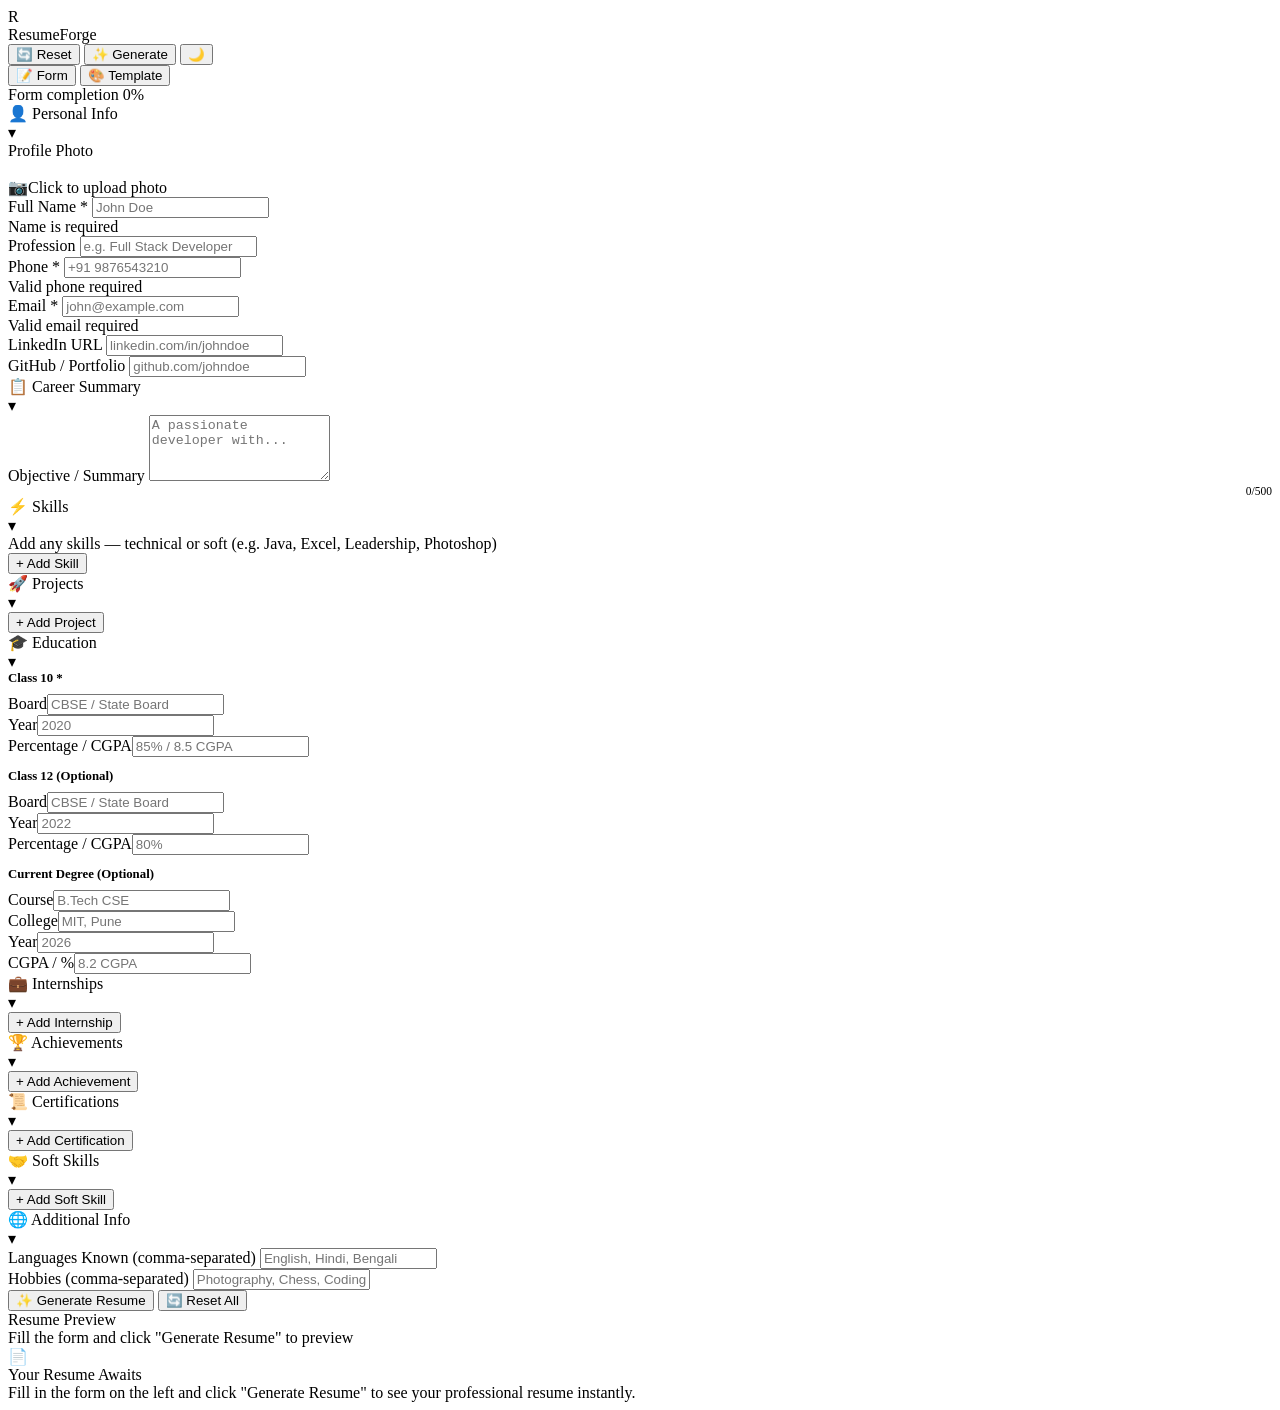
==== commit 38780d40: "Update Resume-builder.html" ====
--- a/Resume-builder.html
+++ b/Resume-builder.html
@@ -6,7 +6,10 @@
 <title>ResumeForge — Professional Resume Builder</title>
 <link href="https://fonts.googleapis.com/css2?family=Playfair+Display:wght@400;700;900&family=DM+Sans:wght@300;400;500;600&family=JetBrains+Mono:wght@400;500&display=swap" rel="stylesheet">
 <script src="https://cdnjs.cloudflare.com/ajax/libs/html2pdf.js/0.10.1/html2pdf.bundle.min.js"></script>
-<style>
+
+<link rel="stylesheet" href="styles.css">
+
+<!-- <style>
 :root {
   --bg: #f7f5f0;
   --surface: #ffffff;
@@ -199,14 +202,8 @@
 }
 .add-btn:hover { opacity: 0.7; }
 
-/* ── SKILL TABS ── */
-.skill-tabs { display: flex; flex-wrap: wrap; gap: 6px; margin-bottom: 10px; }
-.skill-tab {
-  padding: 4px 12px; border-radius: 20px; font-size: 0.75rem; font-weight: 500;
-  border: 1.5px solid var(--border); background: transparent; cursor: pointer;
-  color: var(--text2); transition: all var(--transition);
-}
-.skill-tab.active { background: var(--accent); border-color: var(--accent); color: #fff; }
+/* ── SKILL HINT ── */
+.skill-hint { font-size: 0.75rem; color: var(--text2); margin-bottom: 8px; }
 
 /* ── PROJECT CARD ── */
 .project-card {
@@ -509,30 +506,7 @@
 .empty-title { font-family: 'Playfair Display', serif; font-size: 1.5rem; font-weight: 700; margin-bottom: 8px; }
 .empty-sub { color: var(--text2); font-size: 0.9rem; }
 
-/* ── DASHBOARD MODAL ── */
-.modal-overlay {
-  display: none; position: fixed; inset: 0; z-index: 200;
-  background: rgba(0,0,0,0.6); backdrop-filter: blur(4px);
-  align-items: center; justify-content: center;
-}
-.modal-overlay.show { display: flex; }
-.modal { background: var(--surface); border-radius: 16px; width: 90%; max-width: 700px; max-height: 85vh; overflow-y: auto; box-shadow: 0 24px 80px rgba(0,0,0,0.3); }
-.modal-header { padding: 24px 28px 16px; border-bottom: 1px solid var(--border); display: flex; justify-content: space-between; align-items: center; }
-.modal-title { font-family: 'Playfair Display', serif; font-size: 1.3rem; font-weight: 700; }
-.modal-close { width: 32px; height: 32px; border-radius: 50%; border: none; background: var(--surface2); cursor: pointer; font-size: 1rem; display: flex; align-items: center; justify-content: center; }
-.modal-body { padding: 24px 28px; }
-.stat-grid { display: grid; grid-template-columns: repeat(3, 1fr); gap: 12px; margin-bottom: 24px; }
-.stat-card { background: var(--surface2); border-radius: 10px; padding: 16px; text-align: center; }
-.stat-num { font-size: 1.8rem; font-weight: 700; color: var(--accent); font-family: 'Playfair Display', serif; }
-.stat-label { font-size: 0.75rem; color: var(--text2); margin-top: 2px; }
-.chart-section { margin-bottom: 20px; }
-.chart-title { font-size: 0.88rem; font-weight: 600; margin-bottom: 10px; }
-.bar-chart { display: flex; flex-direction: column; gap: 6px; }
-.bar-row { display: flex; align-items: center; gap: 8px; }
-.bar-label { width: 90px; font-size: 0.75rem; color: var(--text2); text-align: right; flex-shrink: 0; }
-.bar-track { flex: 1; height: 20px; background: var(--surface2); border-radius: 4px; overflow: hidden; }
-.bar-fill { height: 100%; background: linear-gradient(90deg, var(--accent), var(--accent2)); border-radius: 4px; transition: width 0.6s ease; display: flex; align-items: center; padding-left: 6px; }
-.bar-count { font-size: 0.7rem; color: #fff; font-weight: 600; }
+
 
 /* ── RESPONSIVE ── */
 @media (max-width: 900px) {
@@ -543,7 +517,7 @@
   .template-grid { grid-template-columns: repeat(3, 1fr); }
   .form-row { grid-template-columns: 1fr; }
 }
-</style>
+</style> -->
 </head>
 <body>
 
@@ -554,7 +528,6 @@
     Resume<span>Forge</span>
   </div>
   <div class="topbar-actions">
-    <button class="btn btn-ghost" onclick="showDashboard()">📊 Analytics</button>
     <button class="btn btn-ghost" onclick="resetForm()">🔄 Reset</button>
     <button class="btn btn-primary" onclick="generateResume()">✨ Generate</button>
     <button class="btn btn-success" onclick="downloadPDF()" id="downloadBtn" style="display:none">⬇️ PDF</button>
@@ -609,22 +582,8 @@
               <div class="error-msg" id="err-name">Name is required</div>
             </div>
             <div class="form-group">
-              <label>Department <span class="req">*</span></label>
-              <select id="f-dept" onchange="updateProgress()">
-                <option value="">Select...</option>
-                <option>Computer Science</option>
-                <option>Information Technology</option>
-                <option>Electronics & Communication</option>
-                <option>Mechanical Engineering</option>
-                <option>Civil Engineering</option>
-                <option>Electrical Engineering</option>
-                <option>Data Science</option>
-                <option>Artificial Intelligence</option>
-                <option>Business Administration</option>
-                <option>Marketing</option>
-                <option>Finance</option>
-                <option>Other</option>
-              </select>
+              <label>Profession</label>
+              <input type="text" id="f-profession" placeholder="e.g. Full Stack Developer">
             </div>
           </div>
           <div class="form-row">
@@ -672,20 +631,8 @@
           <span class="section-chevron">▾</span>
         </div>
         <div class="section-body">
-          <div class="skill-tabs">
-            <button class="skill-tab active" onclick="switchSkillCat('languages',this)">Languages</button>
-            <button class="skill-tab" onclick="switchSkillCat('frontend',this)">Frontend</button>
-            <button class="skill-tab" onclick="switchSkillCat('backend',this)">Backend</button>
-            <button class="skill-tab" onclick="switchSkillCat('database',this)">Database</button>
-            <button class="skill-tab" onclick="switchSkillCat('tools',this)">Tools</button>
-          </div>
-          <div id="skill-list-container">
-            <div id="skills-languages" class="dynamic-list skill-list-panel"></div>
-            <div id="skills-frontend" class="dynamic-list skill-list-panel" style="display:none"></div>
-            <div id="skills-backend" class="dynamic-list skill-list-panel" style="display:none"></div>
-            <div id="skills-database" class="dynamic-list skill-list-panel" style="display:none"></div>
-            <div id="skills-tools" class="dynamic-list skill-list-panel" style="display:none"></div>
-          </div>
+          <div class="skill-hint">Add any skills — technical or soft (e.g. Java, Excel, Leadership, Photoshop)</div>
+          <div id="skills-list" class="dynamic-list"></div>
           <button class="add-btn" onclick="addSkill()">+ Add Skill</button>
         </div>
       </div>
@@ -821,10 +768,7 @@
     <div class="preview-header">
       <div>
         <div class="preview-title">Resume Preview</div>
-        <div class="preview-subtitle">Live preview updates as you fill the form</div>
-      </div>
-      <div class="preview-controls">
-        <button class="btn btn-ghost btn-icon" onclick="showDashboard()" title="Analytics">📊</button>
+        <div class="preview-subtitle">Fill the form and click "Generate Resume" to preview</div>
       </div>
     </div>
 
@@ -842,1027 +786,12 @@
   </main>
 </div>
 
-<!-- DASHBOARD MODAL -->
-<div class="modal-overlay" id="dashboardModal">
-  <div class="modal">
-    <div class="modal-header">
-      <div class="modal-title">📊 Analytics Dashboard</div>
-      <button class="modal-close" onclick="hideDashboard()">✕</button>
-    </div>
-    <div class="modal-body" id="dashboardBody"></div>
-  </div>
-</div>
-
 <!-- TOAST CONTAINER -->
 <div class="toast-container" id="toastContainer"></div>
 
-<script>
-// ═══════════════════════════════════════════
+<!-- // ═══════════════════════════════════════════
 //  STATE
-// ═══════════════════════════════════════════
-let currentTemplate = 1;
-let currentSkillCat = 'languages';
-let projectCount = 0;
-let internshipCount = 0;
-let certCount = 0;
-let photoData = '';
-
-const templates = [
-  { id: 1, name: 'Classic Elegant', color: '#1a2744' },
-  { id: 2, name: 'Modern Minimal', color: '#e63946' },
-  { id: 3, name: 'Creative Bold', color: '#2d1b69' },
-  { id: 4, name: 'Corporate Pro', color: '#1c3a5e' },
-  { id: 5, name: 'Sleek Dark', color: '#151518' },
-  { id: 6, name: 'Vibrant Duo', color: '#ff6b6b' },
-];
-
-// ═══════════════════════════════════════════
-//  INIT
-// ═══════════════════════════════════════════
-window.addEventListener('DOMContentLoaded', () => {
-  buildTemplateGrid();
-  addProject();
-  addInternship();
-  addCert();
-  addDynamicItem('achievements-list','Achievement (e.g. Won Hackathon 2024)');
-  addDynamicItem('softskills-list','e.g. Team Leadership');
-  addSkill('languages');
-  addSkill('frontend');
-
-  // Summary counter
-  document.getElementById('f-summary').addEventListener('input', function(){
-    document.getElementById('summaryCount').textContent = this.value.length + '/500';
-    updateProgress();
-  });
-});
-
-// ═══════════════════════════════════════════
-//  TEMPLATE GRID
-// ═══════════════════════════════════════════
-function buildTemplateGrid() {
-  const grid = document.getElementById('templateGrid');
-  grid.innerHTML = templates.map(t => `
-    <div class="template-card ${t.id === currentTemplate ? 'active' : ''}" onclick="selectTemplate(${t.id}, this)">
-      <svg class="template-thumb" viewBox="0 0 100 143" xmlns="http://www.w3.org/2000/svg">
-        ${getTemplateSVG(t)}
-      </svg>
-      <div class="template-label">${t.name}</div>
-    </div>
-  `).join('');
-}
-
-function getTemplateSVG(t) {
-  const c = t.color;
-  const thumbs = {
-    1: `<rect width="100" height="143" fill="#f3f4f8"/>
-        <rect width="100" height="40" fill="${c}"/>
-        <circle cx="20" cy="20" r="12" fill="rgba(255,255,255,0.3)"/>
-        <rect x="36" y="12" width="50" height="6" rx="2" fill="rgba(255,255,255,0.8)"/>
-        <rect x="36" y="22" width="35" height="4" rx="1" fill="rgba(255,255,255,0.5)"/>
-        <rect x="0" y="40" width="35" height="103" fill="#e8e9f0"/>
-        <rect x="5" y="48" width="25" height="3" rx="1" fill="${c}"/>
-        <rect x="5" y="55" width="20" height="2" rx="1" fill="#bbb"/>
-        <rect x="5" y="60" width="22" height="2" rx="1" fill="#bbb"/>
-        <rect x="40" y="48" width="55" height="3" rx="1" fill="${c}"/>
-        <rect x="40" y="55" width="50" height="2" rx="1" fill="#ccc"/>
-        <rect x="40" y="60" width="45" height="2" rx="1" fill="#ccc"/>
-        <rect x="40" y="68" width="55" height="3" rx="1" fill="${c}"/>
-        <rect x="40" y="75" width="50" height="2" rx="1" fill="#ccc"/>`,
-    2: `<rect width="100" height="143" fill="#fff"/>
-        <rect x="8" y="10" width="60" height="8" rx="2" fill="#1a1a1a"/>
-        <rect x="8" y="22" width="35" height="4" rx="1" fill="${c}"/>
-        <rect x="0" y="34" width="100" height="3" fill="${c}"/>
-        <rect x="8" y="44" width="84" height="3" rx="1" fill="${c}"/>
-        <rect x="8" y="51" width="80" height="2" rx="1" fill="#eee"/>
-        <rect x="8" y="56" width="75" height="2" rx="1" fill="#eee"/>
-        <rect x="8" y="66" width="84" height="3" rx="1" fill="${c}"/>
-        <rect x="8" y="73" width="45" height="16" rx="3" fill="#f5f5f5"/>
-        <rect x="57" y="73" width="35" height="16" rx="3" fill="#f5f5f5"/>`,
-    3: `<rect width="100" height="143" fill="#fff"/>
-        <rect width="100" height="42" fill="url(#g3)"/>
-        <defs><linearGradient id="g3" x1="0" x2="1" y1="0" y2="1"><stop offset="0" stop-color="#2d1b69"/><stop offset="1" stop-color="#11998e"/></linearGradient></defs>
-        <circle cx="20" cy="21" r="13" fill="rgba(255,255,255,0.2)"/>
-        <rect x="38" y="13" width="45" height="5" rx="2" fill="rgba(255,255,255,0.9)"/>
-        <rect x="38" y="22" width="30" height="3" rx="1" fill="rgba(255,255,255,0.6)"/>
-        <rect x="5" y="50" width="55" height="3" rx="1" fill="#2d1b69"/>
-        <rect x="5" y="57" width="50" height="2" rx="1" fill="#ddd"/>
-        <rect x="64" y="48" width="32" height="90" fill="#f8f9ff"/>
-        <rect x="68" y="55" width="22" height="2" rx="1" fill="#ddd"/>
-        <rect x="68" y="60" width="18" height="2" rx="1" fill="#ddd"/>`,
-    4: `<rect width="100" height="143" fill="#fff"/>
-        <rect width="100" height="38" fill="${c}"/>
-        <rect x="8" y="12" width="55" height="6" rx="2" fill="rgba(255,255,255,0.9)"/>
-        <rect x="8" y="22" width="35" height="3" rx="1" fill="#ffc947"/>
-        <rect x="0" y="38" width="100" height="4" fill="url(#g4)"/>
-        <defs><linearGradient id="g4" x1="0" x2="1"><stop offset="0" stop-color="#ffc947"/><stop offset=".5" stop-color="#ff6b35"/><stop offset="1" stop-color="${c}"/></linearGradient></defs>
-        <rect x="5" y="50" width="63" height="2" rx="1" fill="${c}"/>
-        <rect x="5" y="56" width="58" height="2" rx="1" fill="#eee"/>
-        <rect x="72" y="48" width="24" height="90" fill="#f5f8ff"/>`,
-    5: `<rect width="100" height="143" fill="#151518"/>
-        <rect x="8" y="12" width="55" height="7" rx="2" fill="#ffffff"/>
-        <rect x="8" y="23" width="30" height="3" rx="1" fill="#7c6af5"/>
-        <rect x="8" y="32" width="20" height="5" rx="10" fill="#1e1e24"/>
-        <rect x="32" y="32" width="20" height="5" rx="10" fill="#1e1e24"/>
-        <rect x="0" y="44" width="65" height="99" fill="#151518"/>
-        <rect x="65" y="44" width="35" height="99" fill="#1a1a1f"/>
-        <rect x="5" y="52" width="55" height="3" rx="1" fill="#7c6af5"/>
-        <rect x="5" y="59" width="50" height="12" rx="4" fill="#1a1a1f" stroke="#2a2a30" stroke-width="0.5"/>
-        <rect x="5" y="75" width="55" height="12" rx="4" fill="#1a1a1f" stroke="#2a2a30" stroke-width="0.5"/>`,
-    6: `<rect width="100" height="143" fill="#fff"/>
-        <rect width="100" height="38" fill="#ff6b6b"/>
-        <circle cx="82" cy="19" r="12" fill="rgba(255,255,255,0.2)"/>
-        <rect x="8" y="12" width="50" height="6" rx="2" fill="rgba(255,255,255,0.95)"/>
-        <rect x="8" y="22" width="35" height="3" rx="1" fill="rgba(255,255,255,0.7)"/>
-        <rect x="0" y="38" width="32" height="105" fill="#2c2c3e"/>
-        <rect x="36" y="46" width="59" height="3" rx="1" fill="#ff6b6b"/>
-        <rect x="36" y="53" width="55" height="2" rx="1" fill="#eee"/>
-        <rect x="4" y="46" width="22" height="2" rx="1" fill="#ff6b6b"/>
-        <rect x="4" y="52" width="18" height="2" rx="1" fill="#444"/>`,
-  };
-  return thumbs[t.id] || thumbs[1];
-}
-
-function selectTemplate(id, el) {
-  currentTemplate = id;
-  document.querySelectorAll('.template-card').forEach(c => c.classList.remove('active'));
-  el.classList.add('active');
-  if (document.getElementById('resumeWrapper').style.display !== 'none') {
-    generateResume();
-  }
-}
-
-// ═══════════════════════════════════════════
-//  TABS
-// ═══════════════════════════════════════════
-function switchTab(tab, el) {
-  document.querySelectorAll('.sidebar-tab').forEach(t => t.classList.remove('active'));
-  el.classList.add('active');
-  document.getElementById('tab-form').style.display = tab === 'form' ? 'block' : 'none';
-  document.getElementById('tab-template').style.display = tab === 'template' ? 'block' : 'none';
-}
-
-// ═══════════════════════════════════════════
-//  SECTION COLLAPSE
-// ═══════════════════════════════════════════
-function toggleSection(header) {
-  header.classList.toggle('open');
-  const body = header.nextElementSibling;
-  body.classList.toggle('open');
-}
-
-// ═══════════════════════════════════════════
-//  SKILLS
-// ═══════════════════════════════════════════
-function switchSkillCat(cat, el) {
-  currentSkillCat = cat;
-  document.querySelectorAll('.skill-tab').forEach(t => t.classList.remove('active'));
-  el.classList.add('active');
-  document.querySelectorAll('.skill-list-panel').forEach(p => p.style.display = 'none');
-  document.getElementById('skills-' + cat).style.display = 'flex';
-}
-
-function addSkill(cat) {
-  cat = cat || currentSkillCat;
-  const list = document.getElementById('skills-' + cat);
-  const div = document.createElement('div');
-  div.className = 'dynamic-item';
-  div.innerHTML = `<input type="text" placeholder="e.g. Python"><button class="remove-btn" onclick="this.parentElement.remove()">✕</button>`;
-  list.appendChild(div);
-}
-
-function getSkills() {
-  const cats = ['languages','frontend','backend','database','tools'];
-  const result = {};
-  cats.forEach(cat => {
-    result[cat] = Array.from(document.querySelectorAll('#skills-' + cat + ' input'))
-      .map(i => i.value.trim()).filter(Boolean);
-  });
-  return result;
-}
-
-// ═══════════════════════════════════════════
-//  DYNAMIC ITEMS
-// ═══════════════════════════════════════════
-function addDynamicItem(listId, placeholder) {
-  const list = document.getElementById(listId);
-  const div = document.createElement('div');
-  div.className = 'dynamic-item';
-  div.innerHTML = `<input type="text" placeholder="${placeholder}"><button class="remove-btn" onclick="this.parentElement.remove()">✕</button>`;
-  list.appendChild(div);
-}
-
-function getListValues(listId) {
-  return Array.from(document.querySelectorAll('#' + listId + ' input'))
-    .map(i => i.value.trim()).filter(Boolean);
-}
-
-// ═══════════════════════════════════════════
-//  PROJECTS
-// ═══════════════════════════════════════════
-function addProject() {
-  projectCount++;
-  const n = projectCount;
-  const container = document.getElementById('projects-container');
-  const div = document.createElement('div');
-  div.className = 'project-card';
-  div.id = 'proj-' + n;
-  div.innerHTML = `
-    <div class="project-card-header">
-      <div class="project-num">Project #${n}</div>
-      <button class="btn btn-danger" onclick="document.getElementById('proj-${n}').remove()">Remove</button>
-    </div>
-    <div class="form-group"><label>Title</label><input type="text" id="p${n}-title" placeholder="My Awesome Project"></div>
-    <div class="form-group"><label>Description</label><textarea id="p${n}-desc" rows="2" placeholder="Brief description..."></textarea></div>
-    <div class="form-group"><label>Tech Stack</label><input type="text" id="p${n}-tech" placeholder="React, Node.js, MongoDB"></div>
-    <div class="form-group"><label>Features (one per line)</label><textarea id="p${n}-feat" rows="2" placeholder="Feature 1&#10;Feature 2"></textarea></div>
-    <div class="form-group"><label>GitHub Link</label><input type="url" id="p${n}-gh" placeholder="github.com/user/repo"></div>
-  `;
-  container.appendChild(div);
-}
-
-function getProjects() {
-  return Array.from(document.querySelectorAll('.project-card')).map(card => {
-    const id = card.id.replace('proj-', '');
-    const title = (document.getElementById('p' + id + '-title') || {}).value?.trim() || '';
-    const desc = (document.getElementById('p' + id + '-desc') || {}).value?.trim() || '';
-    const tech = (document.getElementById('p' + id + '-tech') || {}).value?.trim() || '';
-    const feat = ((document.getElementById('p' + id + '-feat') || {}).value || '').split('\n').map(f => f.trim()).filter(Boolean);
-    const gh = (document.getElementById('p' + id + '-gh') || {}).value?.trim() || '';
-    if (!title && !desc) return null;
-    return { title, description: desc, techStack: tech, features: feat, github: gh };
-  }).filter(Boolean);
-}
-
-// ═══════════════════════════════════════════
-//  INTERNSHIPS
-// ═══════════════════════════════════════════
-function addInternship() {
-  internshipCount++;
-  const n = internshipCount;
-  const container = document.getElementById('internships-container');
-  const div = document.createElement('div');
-  div.className = 'project-card';
-  div.id = 'int-' + n;
-  div.innerHTML = `
-    <div class="project-card-header">
-      <div class="project-num">Internship #${n}</div>
-      <button class="btn btn-danger" onclick="document.getElementById('int-${n}').remove()">Remove</button>
-    </div>
-    <div class="form-row">
-      <div class="form-group"><label>Organization</label><input type="text" id="i${n}-org" placeholder="Company Name"></div>
-      <div class="form-group"><label>Role</label><input type="text" id="i${n}-role" placeholder="Frontend Developer"></div>
-    </div>
-    <div class="form-group"><label>Duration</label><input type="text" id="i${n}-dur" placeholder="June 2024 – Aug 2024"></div>
-    <div class="form-group"><label>Description</label><textarea id="i${n}-desc" rows="2" placeholder="What you did..."></textarea></div>
-  `;
-  container.appendChild(div);
-}
-
-function getInternships() {
-  return Array.from(document.querySelectorAll('[id^="int-"]')).map(card => {
-    const id = card.id.replace('int-', '');
-    const org = (document.getElementById('i' + id + '-org') || {}).value?.trim() || '';
-    const role = (document.getElementById('i' + id + '-role') || {}).value?.trim() || '';
-    const dur = (document.getElementById('i' + id + '-dur') || {}).value?.trim() || '';
-    const desc = (document.getElementById('i' + id + '-desc') || {}).value?.trim() || '';
-    if (!org && !role) return null;
-    return { organization: org, role, duration: dur, description: desc };
-  }).filter(Boolean);
-}
-
-// ═══════════════════════════════════════════
-//  CERTIFICATIONS
-// ═══════════════════════════════════════════
-function addCert() {
-  certCount++;
-  const n = certCount;
-  const container = document.getElementById('certs-container');
-  const div = document.createElement('div');
-  div.className = 'project-card';
-  div.id = 'cert-' + n;
-  div.innerHTML = `
-    <div class="project-card-header">
-      <div class="project-num">Certificate #${n}</div>
-      <button class="btn btn-danger" onclick="document.getElementById('cert-${n}').remove()">Remove</button>
-    </div>
-    <div class="form-row">
-      <div class="form-group"><label>Course Name</label><input type="text" id="c${n}-name" placeholder="Web Development Bootcamp"></div>
-      <div class="form-group"><label>Platform</label><input type="text" id="c${n}-plat" placeholder="Udemy / Coursera"></div>
-    </div>
-  `;
-  container.appendChild(div);
-}
-
-function getCerts() {
-  return Array.from(document.querySelectorAll('[id^="cert-"]')).map(card => {
-    const id = card.id.replace('cert-', '');
-    const name = (document.getElementById('c' + id + '-name') || {}).value?.trim() || '';
-    const plat = (document.getElementById('c' + id + '-plat') || {}).value?.trim() || '';
-    if (!name) return null;
-    return { course: name, platform: plat };
-  }).filter(Boolean);
-}
-
-// ═══════════════════════════════════════════
-//  PHOTO UPLOAD
-// ═══════════════════════════════════════════
-function handlePhoto(input) {
-  const file = input.files[0];
-  if (!file) return;
-  const reader = new FileReader();
-  reader.onload = e => {
-    photoData = e.target.result;
-    document.getElementById('photoPreview').src = photoData;
-    document.getElementById('photoPreview').classList.add('show');
-    document.getElementById('photoPlaceholder').style.display = 'none';
-  };
-  reader.readAsDataURL(file);
-}
-
-// ═══════════════════════════════════════════
-//  PROGRESS
-// ═══════════════════════════════════════════
-function updateProgress() {
-  const fields = ['f-name','f-phone','f-email','f-dept','f-summary','edu-10-board'];
-  const filled = fields.filter(id => document.getElementById(id)?.value?.trim()).length;
-  const pct = Math.round((filled / fields.length) * 100);
-  document.getElementById('progressFill').style.width = pct + '%';
-  document.getElementById('progressPct').textContent = pct + '%';
-}
-
-// ═══════════════════════════════════════════
-//  VALIDATION
-// ═══════════════════════════════════════════
-function validate() {
-  let ok = true;
-  const name = document.getElementById('f-name').value.trim();
-  const email = document.getElementById('f-email').value.trim();
-  const phone = document.getElementById('f-phone').value.trim();
-  const dept = document.getElementById('f-dept').value;
-
-  // Name
-  const errName = document.getElementById('err-name');
-  if (!name) { errName.classList.add('show'); document.getElementById('f-name').classList.add('error'); ok = false; }
-  else { errName.classList.remove('show'); document.getElementById('f-name').classList.remove('error'); }
-
-  // Email
-  const errEmail = document.getElementById('err-email');
-  const emailOk = /^[^\s@]+@[^\s@]+\.[^\s@]+$/.test(email);
-  if (!email || !emailOk) { errEmail.classList.add('show'); document.getElementById('f-email').classList.add('error'); ok = false; }
-  else { errEmail.classList.remove('show'); document.getElementById('f-email').classList.remove('error'); }
-
-  // Phone
-  const errPhone = document.getElementById('err-phone');
-  if (!phone || !/^[\d\s\+\-\(\)]{7,}$/.test(phone)) { errPhone.classList.add('show'); document.getElementById('f-phone').classList.add('error'); ok = false; }
-  else { errPhone.classList.remove('show'); document.getElementById('f-phone').classList.remove('error'); }
-
-  if (!ok) { showToast('Please fill all required fields correctly.', 'error'); }
-  return ok;
-}
-
-// ═══════════════════════════════════════════
-//  DATA COLLECTION (for analytics)
-// ═══════════════════════════════════════════
-function collectData() {
-  return {
-    id: Date.now().toString(36) + Math.random().toString(36).slice(2, 6),
-    timestamp: new Date().toISOString(),
-    personalInfo: {
-      name: document.getElementById('f-name').value.trim(),
-      phone: document.getElementById('f-phone').value.trim(),
-      email: document.getElementById('f-email').value.trim(),
-      linkedin: document.getElementById('f-linkedin').value.trim(),
-      github: document.getElementById('f-github').value.trim(),
-      photo: photoData,
-      department: document.getElementById('f-dept').value,
-    },
-    summary: document.getElementById('f-summary').value.trim(),
-    skills: getSkills(),
-    projects: getProjects(),
-    education: {
-      class10: {
-        board: document.getElementById('edu-10-board').value.trim(),
-        year: document.getElementById('edu-10-year').value.trim(),
-        percentage: document.getElementById('edu-10-pct').value.trim(),
-      },
-      class12: {
-        board: document.getElementById('edu-12-board').value.trim(),
-        year: document.getElementById('edu-12-year').value.trim(),
-        percentage: document.getElementById('edu-12-pct').value.trim(),
-      },
-      degree: {
-        course: document.getElementById('edu-deg-course').value.trim(),
-        college: document.getElementById('edu-deg-college').value.trim(),
-        year: document.getElementById('edu-deg-year').value.trim(),
-        percentage: document.getElementById('edu-deg-pct').value.trim(),
-      },
-    },
-    internships: getInternships(),
-    achievements: getListValues('achievements-list'),
-    certifications: getCerts(),
-    softSkills: getListValues('softskills-list'),
-    extra: {
-      languages: document.getElementById('f-langs').value.split(',').map(l => l.trim()).filter(Boolean),
-      hobbies: document.getElementById('f-hobbies').value.split(',').map(h => h.trim()).filter(Boolean),
-    },
-    templateUsed: currentTemplate,
-  };
-}
-
-function saveToStorage(data) {
-  let users = [];
-  try { users = JSON.parse(localStorage.getItem('resumeUsers') || '[]'); } catch(e) {}
-  users.push(data);
-  localStorage.setItem('resumeUsers', JSON.stringify(users));
-}
-
-// ═══════════════════════════════════════════
-//  GENERATE RESUME
-// ═══════════════════════════════════════════
-function generateResume() {
-  if (!validate()) return;
-  const data = collectData();
-  saveToStorage(data);
-  const html = buildResumeHTML(data, currentTemplate);
-  document.getElementById('resumeOutput').innerHTML = html;
-  document.getElementById('resumeWrapper').style.display = 'block';
-  document.getElementById('emptyState').style.display = 'none';
-  document.getElementById('downloadBtn').style.display = 'flex';
-  document.getElementById('downloadBtn2').style.display = 'flex';
-  document.getElementById('resumeWrapper').scrollIntoView({ behavior: 'smooth', block: 'start' });
-  showToast('Resume generated and saved!', 'success');
-}
-
-// ═══════════════════════════════════════════
-//  RESUME HTML BUILDERS
-// ═══════════════════════════════════════════
-function buildResumeHTML(d, template) {
-  const builders = { 1: buildT1, 2: buildT2, 3: buildT3, 4: buildT4, 5: buildT5, 6: buildT6 };
-  return (builders[template] || builders[1])(d);
-}
-
-function photoHTML(src, cls, placeholderCls) {
-  if (src) return `<img src="${src}" class="${cls}" alt="Photo">`;
-  return `<div class="${placeholderCls}">👤</div>`;
-}
-
-function skillTagsHTML(skills, tagCls) {
-  const cats = { languages:'Languages', frontend:'Frontend', backend:'Backend', database:'Database', tools:'Tools' };
-  let html = '';
-  Object.entries(cats).forEach(([k, label]) => {
-    if (skills[k] && skills[k].length) {
-      html += `<div class="${tagCls}-cat">${label}</div>`;
-      html += skills[k].map(s => `<span class="${tagCls}-tag">${s}</span>`).join('');
-    }
-  });
-  return html;
-}
-
-function contactLine(d, sep=' | ') {
-  const parts = [d.personalInfo.email, d.personalInfo.phone];
-  if (d.personalInfo.linkedin) parts.push(d.personalInfo.linkedin);
-  if (d.personalInfo.github) parts.push(d.personalInfo.github);
-  return parts.filter(Boolean).join(sep);
-}
-
-// ─── TEMPLATE 1: Classic Elegant ───
-function buildT1(d) {
-  const p = d.personalInfo;
-  const e = d.education;
-  const allSkills = [].concat(...Object.values(d.skills));
-  return `<div class="resume-t1">
-  <div class="t1-header">
-    ${photoHTML(p.photo,'t1-photo','t1-photo-placeholder')}
-    <div>
-      <div class="t1-name">${p.name}</div>
-      <div class="t1-department">${p.department}</div>
-      <div class="t1-contacts">
-        <span>📧 ${p.email}</span><span>📱 ${p.phone}</span>
-        ${p.linkedin?`<span>🔗 ${p.linkedin}</span>`:''}
-        ${p.github?`<span>💻 ${p.github}</span>`:''}
-      </div>
-    </div>
-  </div>
-  <div class="t1-body">
-    <div class="t1-left">
-      ${d.skills && Object.values(d.skills).some(arr=>arr.length) ? `
-      <div class="t1-section">
-        <div class="t1-section-title">Technical Skills</div>
-        ${skillTagsHTML(d.skills,'t1-skill')}
-      </div>` : ''}
-      ${e.class10.board ? `
-      <div class="t1-section">
-        <div class="t1-section-title">Education</div>
-        ${e.degree.course ? `<div class="t1-edu-item"><div class="t1-edu-degree">${e.degree.course}</div><div class="t1-edu-detail">${e.degree.college || ''}</div><div class="t1-edu-detail">${e.degree.year||''} ${e.degree.percentage?'• '+e.degree.percentage:''}</div></div>`:''}
-        ${e.class12.board ? `<div class="t1-edu-item"><div class="t1-edu-degree">Class XII</div><div class="t1-edu-detail">${e.class12.board} | ${e.class12.year}</div><div class="t1-edu-detail">${e.class12.percentage}</div></div>`:''}
-        <div class="t1-edu-item"><div class="t1-edu-degree">Class X</div><div class="t1-edu-detail">${e.class10.board} | ${e.class10.year}</div><div class="t1-edu-detail">${e.class10.percentage}</div></div>
-      </div>` : ''}
-      ${d.softSkills.length ? `
-      <div class="t1-section">
-        <div class="t1-section-title">Soft Skills</div>
-        ${d.softSkills.map(s=>`<div class="t1-bullet-item">${s}</div>`).join('')}
-      </div>` : ''}
-      ${d.extra.languages.length ? `
-      <div class="t1-section">
-        <div class="t1-section-title">Languages</div>
-        ${d.extra.languages.map(l=>`<div class="t1-bullet-item">${l}</div>`).join('')}
-      </div>` : ''}
-      ${d.extra.hobbies.length ? `
-      <div class="t1-section">
-        <div class="t1-section-title">Hobbies</div>
-        ${d.extra.hobbies.map(h=>`<div class="t1-bullet-item">${h}</div>`).join('')}
-      </div>` : ''}
-      ${d.certifications.length ? `
-      <div class="t1-section">
-        <div class="t1-section-title">Certifications</div>
-        ${d.certifications.map(c=>`<div class="t1-cert-item"><span>${c.course}</span><span style="color:#888;font-size:0.72rem">${c.platform}</span></div>`).join('')}
-      </div>` : ''}
-    </div>
-    <div class="t1-right">
-      ${d.summary ? `
-      <div class="t1-section">
-        <div class="t1-section-title">Career Objective</div>
-        <div class="t1-summary">${d.summary}</div>
-      </div>` : ''}
-      ${d.projects.length ? `
-      <div class="t1-section">
-        <div class="t1-section-title">Projects</div>
-        ${d.projects.map(pr=>`
-        <div class="t1-project">
-          <div class="t1-project-title">${pr.title} ${pr.github?`<a href="${pr.github}" style="font-size:0.7rem;color:#888;font-weight:400">[GitHub]</a>`:''}</div>
-          <div class="t1-project-tech">${pr.techStack}</div>
-          <div class="t1-project-desc">${pr.description}</div>
-          ${pr.features.map(f=>`<div class="t1-bullet-item">${f}</div>`).join('')}
-        </div>`).join('')}
-      </div>` : ''}
-      ${d.internships.length ? `
-      <div class="t1-section">
-        <div class="t1-section-title">Internships & Training</div>
-        ${d.internships.map(i=>`
-        <div class="t1-intern">
-          <div class="t1-intern-role">${i.role}</div>
-          <div class="t1-intern-org">${i.organization} | ${i.duration}</div>
-          <div class="t1-project-desc">${i.description}</div>
-        </div>`).join('')}
-      </div>` : ''}
-      ${d.achievements.length ? `
-      <div class="t1-section">
-        <div class="t1-section-title">Achievements</div>
-        ${d.achievements.map(a=>`<div class="t1-bullet-item">${a}</div>`).join('')}
-      </div>` : ''}
-    </div>
-  </div>
-</div>`;
-}
-
-// ─── TEMPLATE 2: Modern Minimal ───
-function buildT2(d) {
-  const p = d.personalInfo;
-  const e = d.education;
-  return `<div class="resume-t2">
-  <div class="t2-header">
-    <div>
-      <div class="t2-name">${p.name}</div>
-      <div class="t2-department">${p.department}</div>
-    </div>
-    <div style="display:flex;align-items:center;gap:16px">
-      <div class="t2-contacts-right">
-        <div>📧 ${p.email}</div><div>📱 ${p.phone}</div>
-        ${p.linkedin?`<div>🔗 ${p.linkedin}</div>`:''}
-        ${p.github?`<div>💻 ${p.github}</div>`:''}
-      </div>
-      ${photoHTML(p.photo,'t2-photo','t2-photo-placeholder')}
-    </div>
-  </div>
-  <div class="t2-body">
-    ${d.summary?`<div class="t2-section"><div class="t2-section-title">Professional Summary</div><div class="t2-summary">${d.summary}</div></div>`:''}
-    <div class="t2-two-col">
-      ${d.skills && Object.values(d.skills).some(arr=>arr.length) ? `
-      <div class="t2-section">
-        <div class="t2-section-title">Technical Skills</div>
-        ${Object.entries({languages:'Languages',frontend:'Frontend',backend:'Backend',database:'Database',tools:'Tools'}).map(([k,l])=>
-          d.skills[k]&&d.skills[k].length?`<div class="t2-skill-group"><div class="t2-skill-label">${l}</div><div class="t2-skill-tags">${d.skills[k].map(s=>`<span class="t2-skill-tag">${s}</span>`).join('')}</div></div>`:''
-        ).join('')}
-      </div>`:' '}
-      <div>
-        ${e.class10.board ? `<div class="t2-section"><div class="t2-section-title">Education</div>
-          ${e.degree.course?`<div class="t2-edu-row"><div><div class="t2-edu-name">${e.degree.course}</div><div class="t2-edu-detail">${e.degree.college||''}</div></div><div class="t2-edu-detail">${e.degree.year||''} ${e.degree.percentage?'• '+e.degree.percentage:''}</div></div>`:''}
-          ${e.class12.board?`<div class="t2-edu-row"><div><div class="t2-edu-name">Class XII - ${e.class12.board}</div></div><div class="t2-edu-detail">${e.class12.year} • ${e.class12.percentage}</div></div>`:''}
-          <div class="t2-edu-row"><div><div class="t2-edu-name">Class X - ${e.class10.board}</div></div><div class="t2-edu-detail">${e.class10.year} • ${e.class10.percentage}</div></div>
-        </div>` : ''}
-        ${d.softSkills.length?`<div class="t2-section"><div class="t2-section-title">Soft Skills</div>${d.softSkills.map(s=>`<div class="t2-bullet">${s}</div>`).join('')}</div>`:''}
-        ${d.extra.languages.length?`<div class="t2-section"><div class="t2-section-title">Languages</div><div class="t2-edu-detail">${d.extra.languages.join(' • ')}</div></div>`:''}
-      </div>
-    </div>
-    ${d.projects.length?`<div class="t2-section"><div class="t2-section-title">Projects</div>${d.projects.map(pr=>`
-      <div class="t2-project">
-        <div class="t2-project-title">${pr.title}${pr.github?`<a href="${pr.github}" class="t2-project-link">[GitHub ↗]</a>`:''}</div>
-        <div class="t2-project-tech">${pr.techStack}</div>
-        <div class="t2-project-desc">${pr.description}</div>
-        ${pr.features.map(f=>`<div class="t2-bullet">${f}</div>`).join('')}
-      </div>`).join('')}</div>`:''}
-    ${d.internships.length?`<div class="t2-section"><div class="t2-section-title">Internships</div>${d.internships.map(i=>`
-      <div class="t2-intern"><div class="t2-intern-header"><div class="t2-intern-role">${i.role} @ ${i.organization}</div><div class="t2-intern-dur">${i.duration}</div></div>
-      <div class="t2-project-desc">${i.description}</div></div>`).join('')}</div>`:''}
-    ${d.achievements.length?`<div class="t2-section"><div class="t2-section-title">Achievements</div>${d.achievements.map(a=>`<div class="t2-bullet">${a}</div>`).join('')}</div>`:''}
-    ${d.certifications.length?`<div class="t2-section"><div class="t2-section-title">Certifications</div>${d.certifications.map(c=>`<div class="t2-cert"><span>${c.course}</span><span style="color:#888">${c.platform}</span></div>`).join('')}</div>`:''}
-  </div>
-</div>`;
-}
-
-// ─── TEMPLATE 3: Creative Bold ───
-function buildT3(d) {
-  const p = d.personalInfo;
-  const e = d.education;
-  return `<div class="resume-t3">
-  <div class="t3-header">
-    <div class="t3-header-inner">
-      ${photoHTML(p.photo,'t3-photo','t3-photo-placeholder')}
-      <div>
-        <div class="t3-name">${p.name}</div>
-        <div class="t3-department">${p.department}</div>
-        <div class="t3-contacts">
-          <span class="t3-contact-chip">📧 ${p.email}</span>
-          <span class="t3-contact-chip">📱 ${p.phone}</span>
-          ${p.linkedin?`<span class="t3-contact-chip">🔗 ${p.linkedin}</span>`:''}
-          ${p.github?`<span class="t3-contact-chip">💻 ${p.github}</span>`:''}
-        </div>
-      </div>
-    </div>
-  </div>
-  <div class="t3-body">
-    <div class="t3-left">
-      ${d.summary?`<div class="t3-section"><div class="t3-section-title">Summary</div><div class="t3-summary">${d.summary}</div></div>`:''}
-      ${d.projects.length?`<div class="t3-section"><div class="t3-section-title">Projects</div>${d.projects.map(pr=>`
-        <div class="t3-project">
-          <div class="t3-project-title">${pr.title}</div>
-          <span class="t3-project-tech">${pr.techStack}</span>
-          <div class="t3-project-desc">${pr.description}</div>
-          ${pr.features.map(f=>`<div class="t3-bullet">${f}</div>`).join('')}
-          ${pr.github?`<div style="font-size:0.72rem;color:#11998e;margin-top:3px">${pr.github}</div>`:''}
-        </div>`).join('')}</div>`:''}
-      ${d.internships.length?`<div class="t3-section"><div class="t3-section-title">Internships</div>${d.internships.map(i=>`
-        <div class="t3-intern"><div class="t3-intern-role">${i.role}</div><div class="t3-intern-org">${i.organization} · ${i.duration}</div>
-        <div style="font-size:0.78rem;color:#555;margin-top:3px">${i.description}</div></div>`).join('')}</div>`:''}
-      ${d.achievements.length?`<div class="t3-section"><div class="t3-section-title">Achievements</div>${d.achievements.map(a=>`<div class="t3-bullet">${a}</div>`).join('')}</div>`:''}
-    </div>
-    <div class="t3-right">
-      ${d.skills && Object.values(d.skills).some(arr=>arr.length) ? `
-      <div class="t3-section">
-        <div class="t3-section-title">Skills</div>
-        ${skillTagsHTML(d.skills,'t3-skill')}
-      </div>` : ''}
-      ${e.class10.board ? `<div class="t3-section"><div class="t3-section-title">Education</div>
-        ${e.degree.course?`<div class="t3-edu-item"><div class="t3-edu-degree">${e.degree.course}</div><div class="t3-edu-detail">${e.degree.college||''} · ${e.degree.year||''}</div><div class="t3-edu-detail">${e.degree.percentage||''}</div></div>`:''}
-        ${e.class12.board?`<div class="t3-edu-item"><div class="t3-edu-degree">Class XII</div><div class="t3-edu-detail">${e.class12.board} · ${e.class12.year}</div><div class="t3-edu-detail">${e.class12.percentage}</div></div>`:''}
-        <div class="t3-edu-item"><div class="t3-edu-degree">Class X</div><div class="t3-edu-detail">${e.class10.board} · ${e.class10.year}</div><div class="t3-edu-detail">${e.class10.percentage}</div></div>
-      </div>` : ''}
-      ${d.softSkills.length?`<div class="t3-section"><div class="t3-section-title">Soft Skills</div>${d.softSkills.map(s=>`<div class="t3-bullet">${s}</div>`).join('')}</div>`:''}
-      ${d.certifications.length?`<div class="t3-section"><div class="t3-section-title">Certifications</div>${d.certifications.map(c=>`<div class="t3-cert"><div class="t3-cert-name">${c.course}</div><div class="t3-cert-platform">${c.platform}</div></div>`).join('')}</div>`:''}
-      ${d.extra.languages.length?`<div class="t3-section"><div class="t3-section-title">Languages</div>${d.extra.languages.map(l=>`<div class="t3-bullet">${l}</div>`).join('')}</div>`:''}
-      ${d.extra.hobbies.length?`<div class="t3-section"><div class="t3-section-title">Hobbies</div><div style="font-size:0.75rem;color:#666">${d.extra.hobbies.join(' · ')}</div></div>`:''}
-    </div>
-  </div>
-</div>`;
-}
-
-// ─── TEMPLATE 4: Corporate Pro ───
-function buildT4(d) {
-  const p = d.personalInfo;
-  const e = d.education;
-  return `<div class="resume-t4">
-  <div class="t4-header">
-    ${photoHTML(p.photo,'t4-photo','t4-photo-placeholder')}
-    <div>
-      <div class="t4-name">${p.name}</div>
-      <div class="t4-dept">${p.department}</div>
-      <div class="t4-contacts">
-        <span>📧 ${p.email}</span><span>📱 ${p.phone}</span>
-        ${p.linkedin?`<span>🔗 ${p.linkedin}</span>`:''}
-        ${p.github?`<span>💻 ${p.github}</span>`:''}
-      </div>
-    </div>
-  </div>
-  <div class="t4-stripe"></div>
-  <div class="t4-body">
-    <div class="t4-left">
-      ${d.summary?`<div class="t4-section"><div class="t4-section-title">Professional Summary</div><div class="t4-summary">${d.summary}</div></div>`:''}
-      ${d.projects.length?`<div class="t4-section"><div class="t4-section-title">Key Projects</div>${d.projects.map(pr=>`
-        <div class="t4-project">
-          <div class="t4-project-title">${pr.title} ${pr.github?`<a href="${pr.github}" style="color:#ffc947;font-size:0.72rem">[↗]</a>`:''}</div>
-          <div class="t4-project-tech">${pr.techStack}</div>
-          <div class="t4-project-desc">${pr.description}</div>
-          ${pr.features.map(f=>`<div class="t4-bullet">${f}</div>`).join('')}
-        </div>`).join('')}</div>`:''}
-      ${d.internships.length?`<div class="t4-section"><div class="t4-section-title">Internships</div>${d.internships.map(i=>`
-        <div class="t4-intern"><div class="t4-intern-role">${i.role}</div><div class="t4-intern-org">${i.organization} · ${i.duration}</div>
-        <div class="t4-summary">${i.description}</div></div>`).join('')}</div>`:''}
-      ${d.achievements.length?`<div class="t4-section"><div class="t4-section-title">Achievements</div>${d.achievements.map(a=>`<div class="t4-bullet">${a}</div>`).join('')}</div>`:''}
-    </div>
-    <div class="t4-right">
-      ${d.skills && Object.values(d.skills).some(arr=>arr.length) ? `
-      <div class="t4-section">
-        <div class="t4-section-title">Skills</div>
-        ${Object.entries({languages:'Languages',frontend:'Frontend',backend:'Backend',database:'Database',tools:'Tools'}).map(([k,l])=>
-          d.skills[k]&&d.skills[k].length?`<div class="t4-skill-group"><div class="t4-skill-label">${l}</div><div>${d.skills[k].map(s=>`<span class="t4-skill-tag">${s}</span>`).join('')}</div></div>`:''
-        ).join('')}
-      </div>` : ''}
-      ${e.class10.board ? `<div class="t4-section"><div class="t4-section-title">Education</div>
-        ${e.degree.course?`<div class="t4-edu-item"><div class="t4-edu-degree">${e.degree.course}</div><div class="t4-edu-detail">${e.degree.college||''}</div><div class="t4-edu-detail">${e.degree.year||''} • ${e.degree.percentage||''}</div></div>`:''}
-        ${e.class12.board?`<div class="t4-edu-item"><div class="t4-edu-degree">Class XII</div><div class="t4-edu-detail">${e.class12.board} • ${e.class12.year}</div><div class="t4-edu-detail">${e.class12.percentage}</div></div>`:''}
-        <div class="t4-edu-item"><div class="t4-edu-degree">Class X</div><div class="t4-edu-detail">${e.class10.board} • ${e.class10.year}</div><div class="t4-edu-detail">${e.class10.percentage}</div></div>
-      </div>` : ''}
-      ${d.softSkills.length?`<div class="t4-section"><div class="t4-section-title">Soft Skills</div>${d.softSkills.map(s=>`<div class="t4-bullet">${s}</div>`).join('')}</div>`:''}
-      ${d.certifications.length?`<div class="t4-section"><div class="t4-section-title">Certifications</div>${d.certifications.map(c=>`<div class="t4-cert">${c.course}<br><span style="color:#888;font-size:0.72rem">${c.platform}</span></div>`).join('')}</div>`:''}
-      ${d.extra.languages.length?`<div class="t4-section"><div class="t4-section-title">Languages</div><div class="t4-edu-detail">${d.extra.languages.join(', ')}</div></div>`:''}
-      ${d.extra.hobbies.length?`<div class="t4-section"><div class="t4-section-title">Interests</div><div class="t4-edu-detail">${d.extra.hobbies.join(', ')}</div></div>`:''}
-    </div>
-  </div>
-</div>`;
-}
-
-// ─── TEMPLATE 5: Sleek Dark ───
-function buildT5(d) {
-  const p = d.personalInfo;
-  const e = d.education;
-  return `<div class="resume-t5">
-  <div class="t5-header">
-    <div class="t5-left-h">
-      <div class="t5-name">${p.name}</div>
-      <div class="t5-dept">${p.department}</div>
-      <div class="t5-contacts">
-        <span class="t5-contact-chip">📧 ${p.email}</span>
-        <span class="t5-contact-chip">📱 ${p.phone}</span>
-        ${p.linkedin?`<span class="t5-contact-chip">🔗 ${p.linkedin}</span>`:''}
-        ${p.github?`<span class="t5-contact-chip">💻 ${p.github}</span>`:''}
-      </div>
-    </div>
-    ${photoHTML(p.photo,'t5-photo','t5-photo-placeholder')}
-  </div>
-  <div class="t5-body">
-    <div class="t5-left">
-      ${d.summary?`<div class="t5-section"><div class="t5-section-title">About Me</div><div class="t5-summary">${d.summary}</div></div>`:''}
-      ${d.projects.length?`<div class="t5-section"><div class="t5-section-title">Projects</div>${d.projects.map(pr=>`
-        <div class="t5-project">
-          <div class="t5-project-title">${pr.title} ${pr.github?`<span style="font-size:0.7rem;color:#7c6af5;font-weight:400">[${pr.github}]</span>`:''}</div>
-          <div class="t5-project-tech">${pr.techStack}</div>
-          <div class="t5-project-desc">${pr.description}</div>
-          ${pr.features.map(f=>`<div class="t5-bullet">${f}</div>`).join('')}
-        </div>`).join('')}</div>`:''}
-      ${d.internships.length?`<div class="t5-section"><div class="t5-section-title">Experience</div>${d.internships.map(i=>`
-        <div class="t5-intern"><div class="t5-intern-role">${i.role}</div><div class="t5-intern-org">${i.organization} · ${i.duration}</div>
-        <div class="t5-summary">${i.description}</div></div>`).join('')}</div>`:''}
-      ${d.achievements.length?`<div class="t5-section"><div class="t5-section-title">Achievements</div>${d.achievements.map(a=>`<div class="t5-bullet">${a}</div>`).join('')}</div>`:''}
-    </div>
-    <div class="t5-right">
-      ${d.skills && Object.values(d.skills).some(arr=>arr.length) ? `
-      <div class="t5-section">
-        <div class="t5-section-title">Skills</div>
-        ${Object.entries({languages:'Languages',frontend:'Frontend',backend:'Backend',database:'Database',tools:'Tools'}).map(([k,l])=>
-          d.skills[k]&&d.skills[k].length?`<div class="t5-skill-cat">${l}</div><div>${d.skills[k].map(s=>`<span class="t5-skill-tag">${s}</span>`).join('')}</div>`:''
-        ).join('')}
-      </div>` : ''}
-      ${e.class10.board ? `<div class="t5-section"><div class="t5-section-title">Education</div>
-        ${e.degree.course?`<div class="t5-edu-item"><div class="t5-edu-degree">${e.degree.course}</div><div class="t5-edu-detail">${e.degree.college||''} · ${e.degree.year||''}</div></div>`:''}
-        ${e.class12.board?`<div class="t5-edu-item"><div class="t5-edu-degree">Class XII</div><div class="t5-edu-detail">${e.class12.board} · ${e.class12.year}</div></div>`:''}
-        <div class="t5-edu-item"><div class="t5-edu-degree">Class X</div><div class="t5-edu-detail">${e.class10.board} · ${e.class10.year}</div></div>
-      </div>` : ''}
-      ${d.softSkills.length?`<div class="t5-section"><div class="t5-section-title">Soft Skills</div>${d.softSkills.map(s=>`<div class="t5-bullet">${s}</div>`).join('')}</div>`:''}
-      ${d.certifications.length?`<div class="t5-section"><div class="t5-section-title">Certifications</div>${d.certifications.map(c=>`<div class="t5-cert"><div class="t5-cert-name">${c.course}</div><div class="t5-cert-platform">${c.platform}</div></div>`).join('')}</div>`:''}
-      ${d.extra.languages.length?`<div class="t5-section"><div class="t5-section-title">Languages</div><div class="t5-summary">${d.extra.languages.join(' · ')}</div></div>`:''}
-    </div>
-  </div>
-</div>`;
-}
-
-// ─── TEMPLATE 6: Vibrant Duo ───
-function buildT6(d) {
-  const p = d.personalInfo;
-  const e = d.education;
-  return `<div class="resume-t6">
-  <div class="t6-header">
-    <div class="t6-header-row">
-      <div>
-        <div class="t6-name">${p.name}</div>
-        <div class="t6-dept">${p.department}</div>
-        <div class="t6-contacts">
-          <div>📧 ${p.email} &nbsp; 📱 ${p.phone}</div>
-          ${p.linkedin?`<div>🔗 ${p.linkedin}</div>`:''}
-          ${p.github?`<div>💻 ${p.github}</div>`:''}
-        </div>
-      </div>
-      ${photoHTML(p.photo,'t6-photo','t6-photo-placeholder')}
-    </div>
-  </div>
-  <div class="t6-body">
-    <div class="t6-left">
-      ${d.skills && Object.values(d.skills).some(arr=>arr.length) ? `
-      <div class="t6-section">
-        <div class="t6-section-title-left">Skills</div>
-        ${Object.entries({languages:'Languages',frontend:'Frontend',backend:'Backend',database:'Database',tools:'Tools'}).map(([k,l])=>
-          d.skills[k]&&d.skills[k].length?`<div class="t6-skill-cat">${l}</div><div>${d.skills[k].map(s=>`<span class="t6-skill-tag">${s}</span>`).join('')}</div>`:''
-        ).join('')}
-      </div>` : ''}
-      ${e.class10.board ? `<div class="t6-section"><div class="t6-section-title-left">Education</div>
-        ${e.degree.course?`<div class="t6-edu-item"><div class="t6-edu-degree">${e.degree.course}</div><div class="t6-edu-detail">${e.degree.college||''}</div><div class="t6-edu-detail">${e.degree.year||''}</div></div>`:''}
-        ${e.class12.board?`<div class="t6-edu-item"><div class="t6-edu-degree">Class XII</div><div class="t6-edu-detail">${e.class12.board} · ${e.class12.year}</div></div>`:''}
-        <div class="t6-edu-item"><div class="t6-edu-degree">Class X</div><div class="t6-edu-detail">${e.class10.board} · ${e.class10.year}</div></div>
-      </div>` : ''}
-      ${d.softSkills.length?`<div class="t6-section"><div class="t6-section-title-left">Soft Skills</div>${d.softSkills.map(s=>`<div class="t6-bullet-left">${s}</div>`).join('')}</div>`:''}
-      ${d.certifications.length?`<div class="t6-section"><div class="t6-section-title-left">Certs</div>${d.certifications.map(c=>`<div class="t6-cert"><span class="t6-cert-name">${c.course}</span><br><span style="font-size:0.7rem;color:#aaa">${c.platform}</span></div>`).join('')}</div>`:''}
-      ${d.extra.languages.length?`<div class="t6-section"><div class="t6-section-title-left">Languages</div>${d.extra.languages.map(l=>`<div class="t6-bullet-left">${l}</div>`).join('')}</div>`:''}
-      ${d.extra.hobbies.length?`<div class="t6-section"><div class="t6-section-title-left">Hobbies</div>${d.extra.hobbies.map(h=>`<div class="t6-bullet-left">${h}</div>`).join('')}</div>`:''}
-    </div>
-    <div class="t6-right">
-      ${d.summary?`<div class="t6-section"><div class="t6-section-title-right">Summary</div><div class="t6-summary">${d.summary}</div></div>`:''}
-      ${d.projects.length?`<div class="t6-section"><div class="t6-section-title-right">Projects</div>${d.projects.map(pr=>`
-        <div class="t6-project">
-          <div class="t6-project-title">${pr.title}${pr.github?`<a href="${pr.github}" style="font-size:0.7rem;color:#ff6b6b">[↗]</a>`:''}</div>
-          <div class="t6-project-tech">${pr.techStack}</div>
-          <div class="t6-project-desc">${pr.description}</div>
-          ${pr.features.map(f=>`<div class="t6-bullet-right">${f}</div>`).join('')}
-        </div>`).join('')}</div>`:''}
-      ${d.internships.length?`<div class="t6-section"><div class="t6-section-title-right">Internships</div>${d.internships.map(i=>`
-        <div class="t6-intern"><div class="t6-intern-role">${i.role} @ ${i.organization}</div>
-        <div style="font-size:0.74rem;color:#888">${i.duration}</div>
-        <div class="t6-project-desc">${i.description}</div></div>`).join('')}</div>`:''}
-      ${d.achievements.length?`<div class="t6-section"><div class="t6-section-title-right">Achievements</div>${d.achievements.map(a=>`<div class="t6-bullet-right">${a}</div>`).join('')}</div>`:''}
-    </div>
-  </div>
-</div>`;
-}
-
-// ═══════════════════════════════════════════
-//  PDF DOWNLOAD
-// ═══════════════════════════════════════════
-function downloadPDF() {
-  const el = document.getElementById('resumeOutput');
-  if (!el || !el.innerHTML) { showToast('Generate a resume first!', 'error'); return; }
-  const name = document.getElementById('f-name').value.trim() || 'Resume';
-  const opt = {
-    margin: 0,
-    filename: name.replace(/\s+/g, '_') + '_Resume.pdf',
-    image: { type: 'jpeg', quality: 0.98 },
-    html2canvas: { scale: 2, useCORS: true, letterRendering: true },
-    jsPDF: { unit: 'mm', format: 'a4', orientation: 'portrait' }
-  };
-  showToast('Generating PDF…');
-  html2pdf().set(opt).from(el).save().then(() => showToast('PDF downloaded!', 'success'));
-}
-
-// ═══════════════════════════════════════════
-//  DASHBOARD ANALYTICS
-// ═══════════════════════════════════════════
-function showDashboard() {
-  let users = [];
-  try { users = JSON.parse(localStorage.getItem('resumeUsers') || '[]'); } catch(e) {}
-  document.getElementById('dashboardBody').innerHTML = buildDashboardHTML(users);
-  document.getElementById('dashboardModal').classList.add('show');
-  // Animate bars
-  setTimeout(() => {
-    document.querySelectorAll('.bar-fill').forEach(bar => {
-      bar.style.width = bar.dataset.width;
-    });
-  }, 100);
-}
-
-function hideDashboard() { document.getElementById('dashboardModal').classList.remove('show'); }
-
-function buildDashboardHTML(users) {
-  if (!users.length) return `<div style="text-align:center;padding:40px;color:var(--text2)">
-    <div style="font-size:3rem;margin-bottom:12px">📊</div>
-    <div style="font-weight:600">No data yet</div>
-    <div style="font-size:0.85rem;margin-top:6px">Generate at least one resume to see analytics</div>
-  </div>`;
-
-  // Department distribution
-  const deptCounts = {};
-  users.forEach(u => { const d = u.personalInfo?.department || 'Unknown'; deptCounts[d] = (deptCounts[d]||0) + 1; });
-  const deptMax = Math.max(...Object.values(deptCounts));
-
-  // Skill frequency
-  const skillCounts = {};
-  users.forEach(u => {
-    Object.values(u.skills || {}).forEach(arr => {
-      arr.forEach(s => { if(s) skillCounts[s] = (skillCounts[s]||0) + 1; });
-    });
-  });
-  const topSkills = Object.entries(skillCounts).sort((a,b)=>b[1]-a[1]).slice(0,8);
-  const skillMax = topSkills.length ? topSkills[0][1] : 1;
-
-  // Template usage
-  const templateCounts = {};
-  users.forEach(u => { const t = u.templateUsed || 1; templateCounts[t] = (templateCounts[t]||0) + 1; });
-
-  const totalSkills = Object.values(skillCounts).reduce((a,b)=>a+b,0);
-
-  return `
-  <div class="stat-grid">
-    <div class="stat-card"><div class="stat-num">${users.length}</div><div class="stat-label">Total Resumes</div></div>
-    <div class="stat-card"><div class="stat-num">${Object.keys(deptCounts).length}</div><div class="stat-label">Departments</div></div>
-    <div class="stat-card"><div class="stat-num">${Object.keys(skillCounts).length}</div><div class="stat-label">Unique Skills</div></div>
-  </div>
-  <div class="chart-section">
-    <div class="chart-title">📂 Department Distribution</div>
-    <div class="bar-chart">
-      ${Object.entries(deptCounts).sort((a,b)=>b[1]-a[1]).map(([dept,count])=>`
-      <div class="bar-row">
-        <div class="bar-label">${dept.length>12?dept.slice(0,12)+'…':dept}</div>
-        <div class="bar-track">
-          <div class="bar-fill" data-width="${Math.round(count/deptMax*100)}%" style="width:0%">
-            <span class="bar-count">${count}</span>
-          </div>
-        </div>
-      </div>`).join('')}
-    </div>
-  </div>
-  ${topSkills.length ? `
-  <div class="chart-section">
-    <div class="chart-title">⚡ Top Skills</div>
-    <div class="bar-chart">
-      ${topSkills.map(([skill,count])=>`
-      <div class="bar-row">
-        <div class="bar-label">${skill.length>12?skill.slice(0,12)+'…':skill}</div>
-        <div class="bar-track">
-          <div class="bar-fill" data-width="${Math.round(count/skillMax*100)}%" style="width:0%">
-            <span class="bar-count">${count}</span>
-          </div>
-        </div>
-      </div>`).join('')}
-    </div>
-  </div>` : ''}
-  <div style="display:flex;justify-content:space-between;align-items:center;margin-top:16px;padding-top:16px;border-top:1px solid var(--border)">
-    <span style="font-size:0.8rem;color:var(--text2)">${users.length} records stored in localStorage</span>
-    <button class="btn btn-danger" onclick="clearAnalytics()">🗑 Clear Data</button>
-  </div>`;
-}
-
-function clearAnalytics() {
-  if (confirm('Clear all stored resume data?')) {
-    localStorage.removeItem('resumeUsers');
-    hideDashboard();
-    showToast('Analytics data cleared.', 'success');
-  }
-}
-
-// ═══════════════════════════════════════════
-//  THEME TOGGLE
-// ═══════════════════════════════════════════
-function toggleTheme() {
-  const html = document.documentElement;
-  const isDark = html.getAttribute('data-theme') === 'dark';
-  html.setAttribute('data-theme', isDark ? 'light' : 'dark');
-  document.querySelector('.theme-toggle').textContent = isDark ? '🌙' : '☀️';
-}
-
-// ═══════════════════════════════════════════
-//  RESET FORM
-// ═══════════════════════════════════════════
-function resetForm() {
-  if (!confirm('Reset all form data?')) return;
-  ['f-name','f-phone','f-email','f-linkedin','f-github','f-dept','f-summary','f-langs','f-hobbies',
-   'edu-10-board','edu-10-year','edu-10-pct','edu-12-board','edu-12-year','edu-12-pct',
-   'edu-deg-course','edu-deg-college','edu-deg-year','edu-deg-pct'].forEach(id => {
-    const el = document.getElementById(id);
-    if (el) el.value = '';
-  });
-  photoData = '';
-  document.getElementById('photoPreview').src = '';
-  document.getElementById('photoPreview').classList.remove('show');
-  document.getElementById('photoPlaceholder').style.display = 'block';
-  document.querySelectorAll('.skill-list-panel, #achievements-list, #softskills-list').forEach(l => l.innerHTML = '');
-  document.getElementById('projects-container').innerHTML = '';
-  document.getElementById('internships-container').innerHTML = '';
-  document.getElementById('certs-container').innerHTML = '';
-  projectCount = 0; internshipCount = 0; certCount = 0;
-  addProject(); addInternship(); addCert();
-  addDynamicItem('achievements-list','Achievement (e.g. Won Hackathon 2024)');
-  addDynamicItem('softskills-list','e.g. Team Leadership');
-  addSkill('languages'); addSkill('frontend');
-  document.getElementById('resumeWrapper').style.display = 'none';
-  document.getElementById('emptyState').style.display = 'block';
-  document.getElementById('downloadBtn').style.display = 'none';
-  document.getElementById('downloadBtn2').style.display = 'none';
-  updateProgress();
-  showToast('Form has been reset.', 'success');
-}
-
-// ═══════════════════════════════════════════
-//  TOAST
-// ═══════════════════════════════════════════
-function showToast(msg, type='') {
-  const container = document.getElementById('toastContainer');
-  const toast = document.createElement('div');
-  toast.className = 'toast ' + type;
-  toast.innerHTML = (type === 'success' ? '✅ ' : type === 'error' ? '❌ ' : '💡 ') + msg;
-  container.appendChild(toast);
-  setTimeout(() => toast.remove(), 3100);
-}
-
-// Click outside modal to close
-document.getElementById('dashboardModal').addEventListener('click', function(e) {
-  if (e.target === this) hideDashboard();
-});
-</script>
+// ═════════════════════════════════════════ -->
+<script src="script.js"></script>
 </body>
-</html>+</html>
